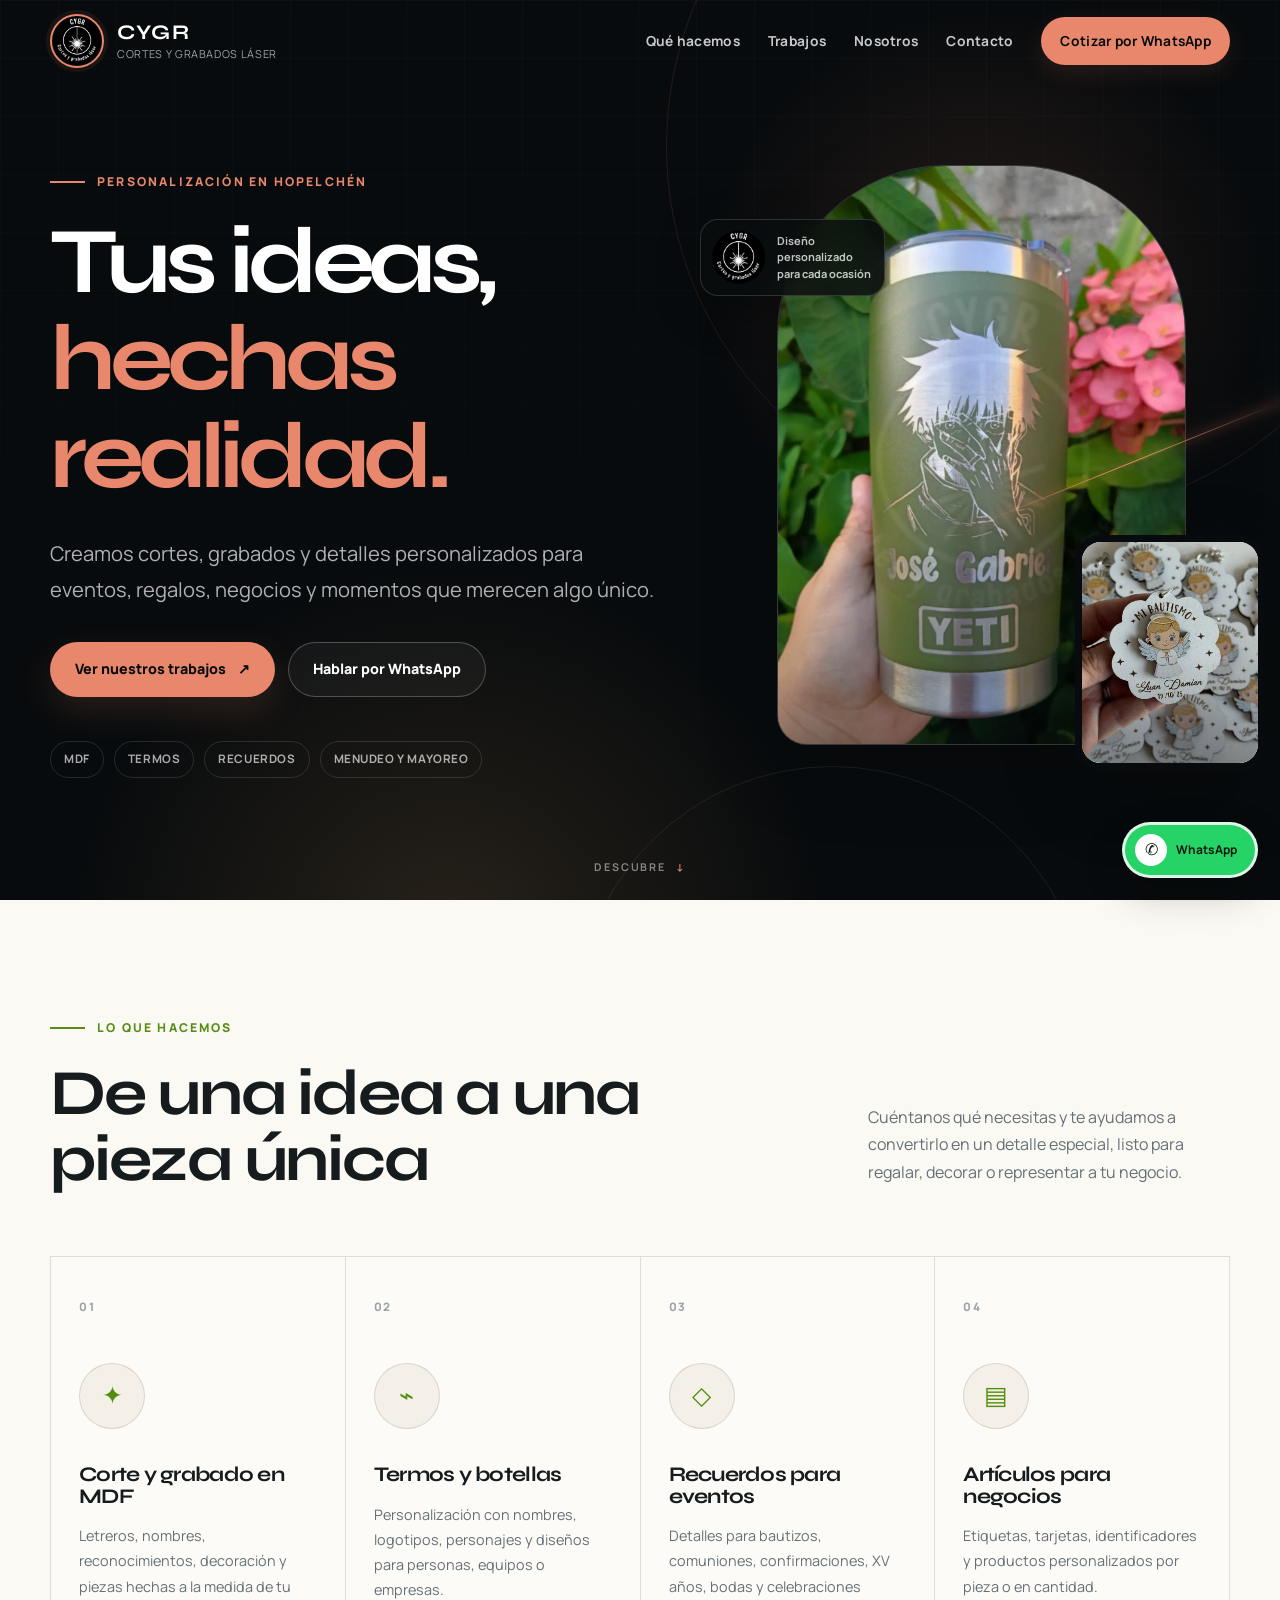
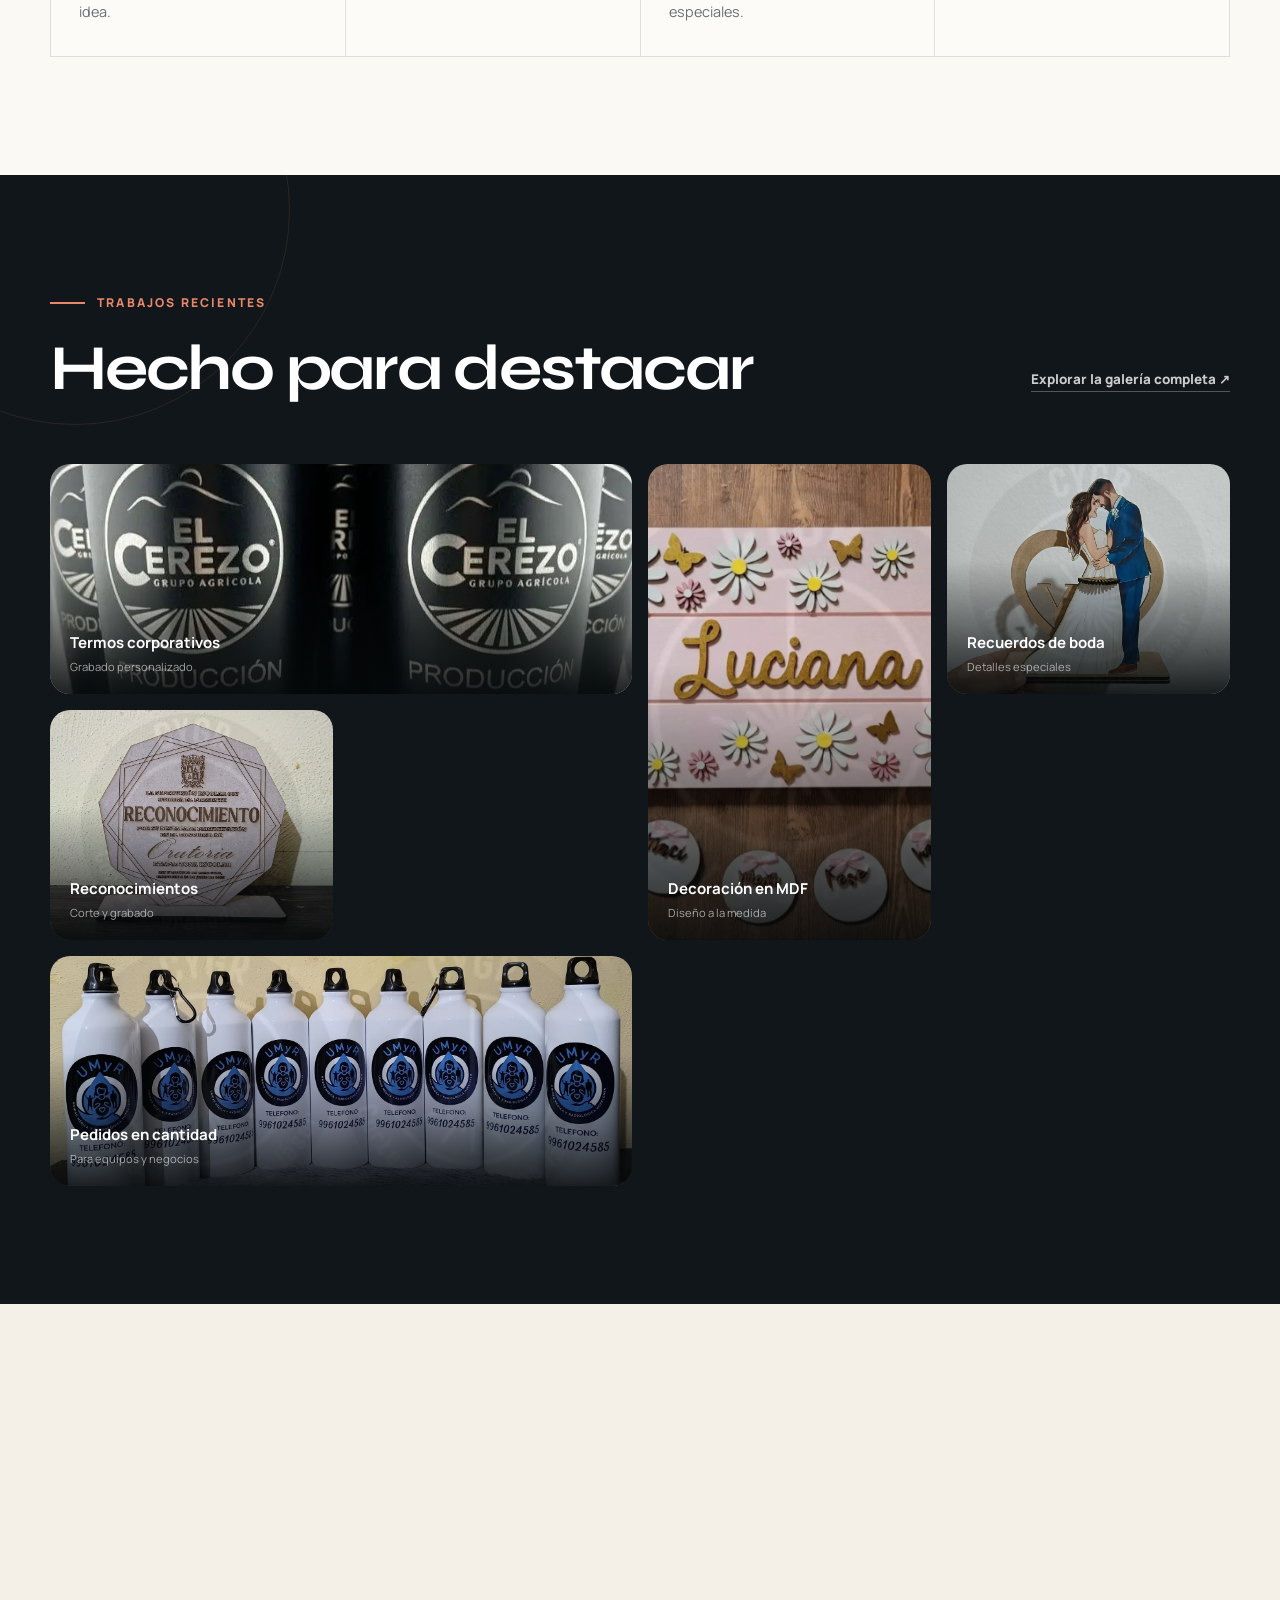
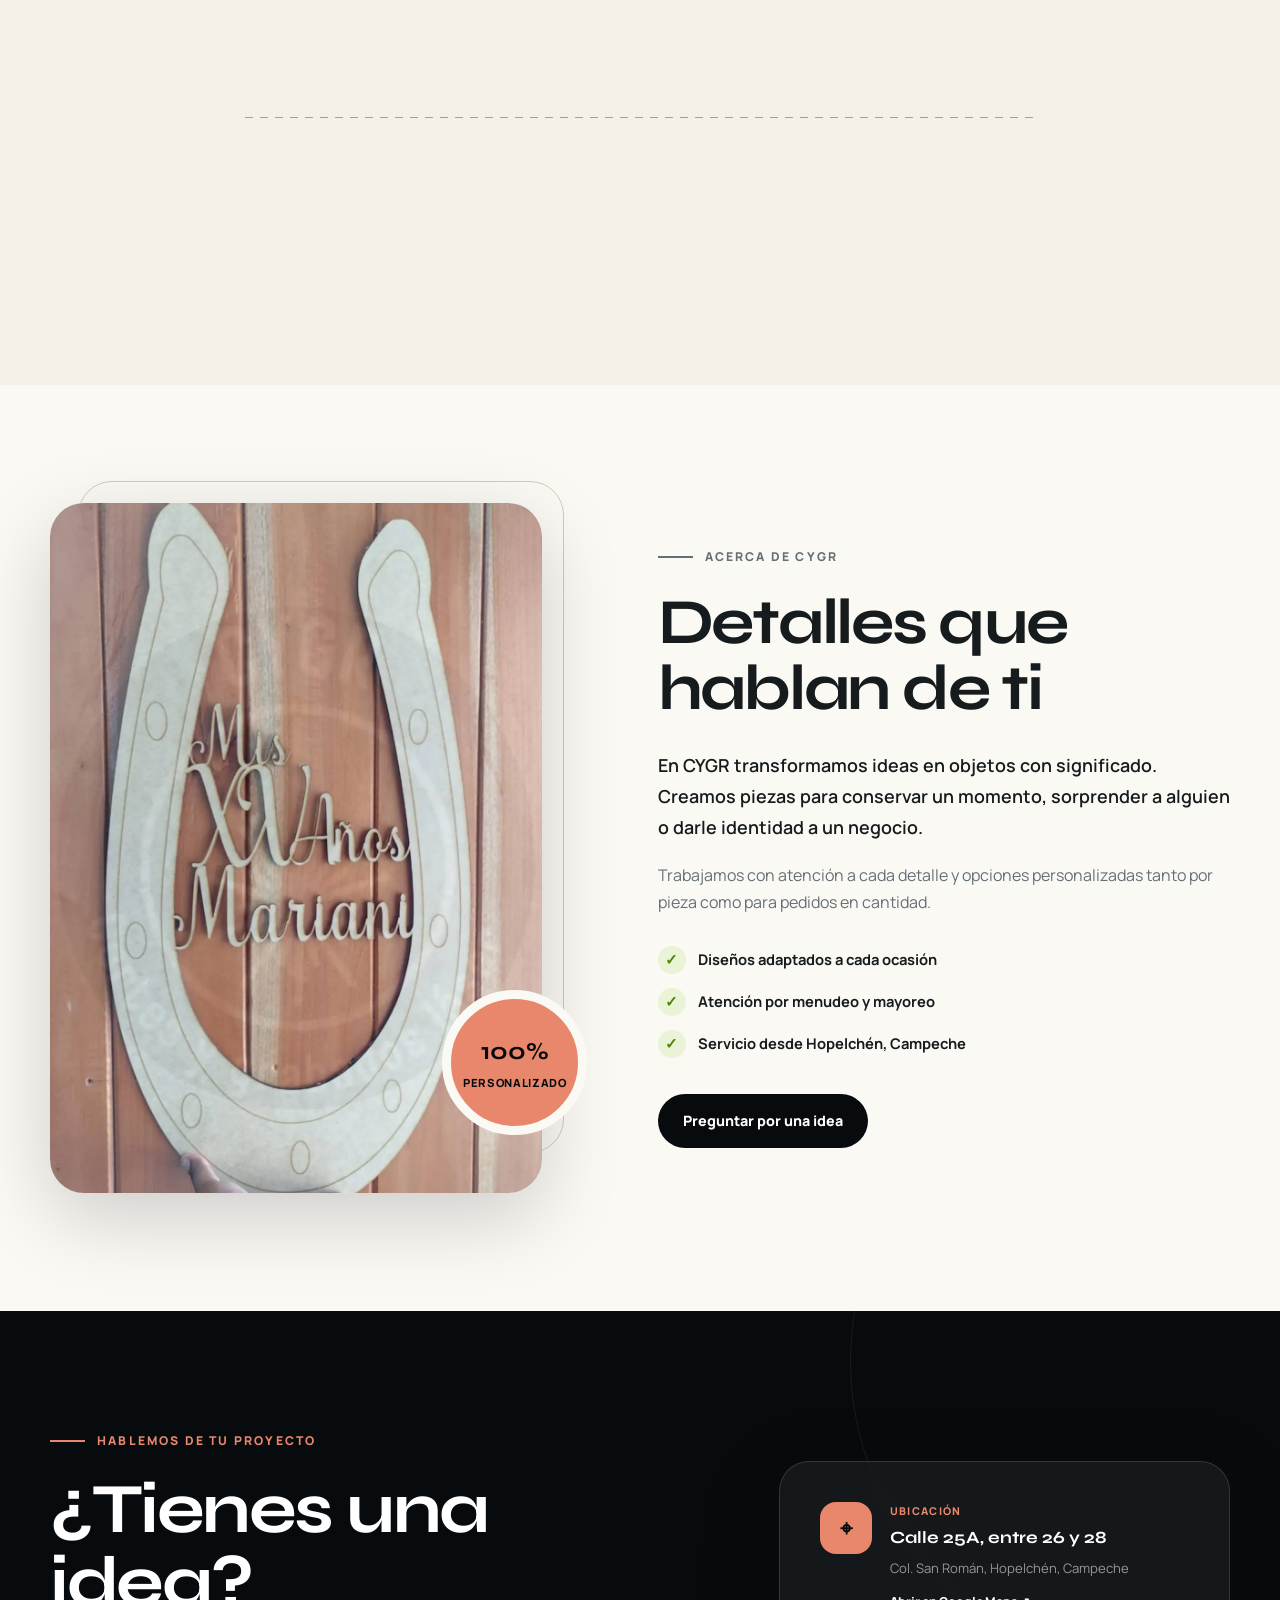
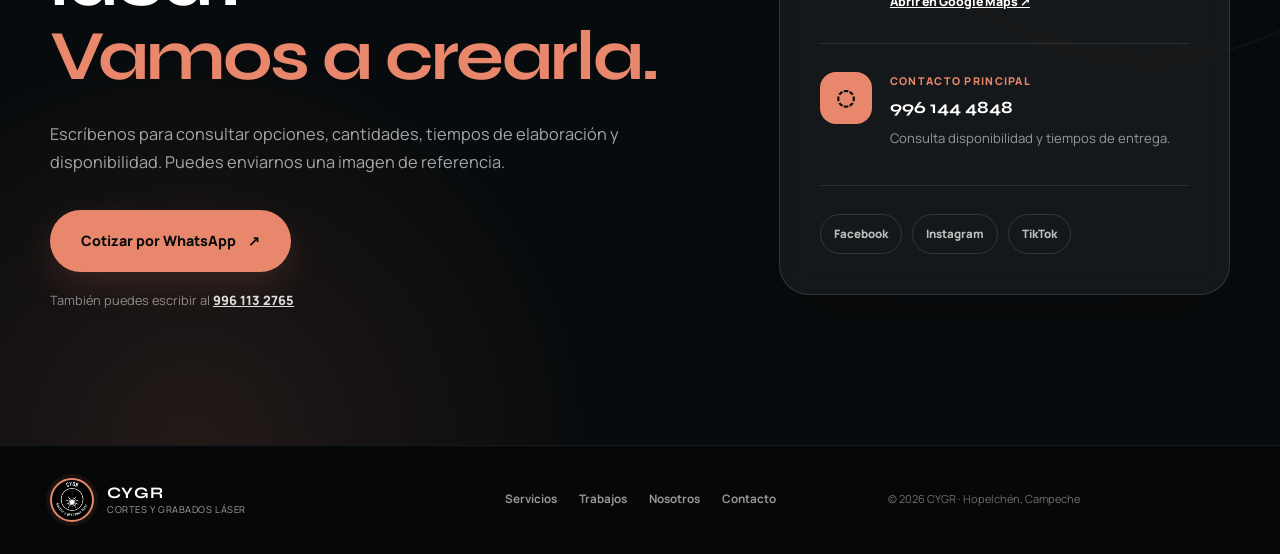
==== index.html @ 95bf3b52 "Add files via upload" ====
<!DOCTYPE html>
<html lang="es">
<head>
  <meta charset="UTF-8">
  <meta name="viewport" content="width=device-width, initial-scale=1.0">
  <meta name="theme-color" content="#e8876b">
  <meta name="description" content="CYGR realiza cortes y grabados láser, termos, recuerdos, letreros y artículos personalizados en Hopelchén, Campeche.">
  <meta name="keywords" content="grabado láser Hopelchén, corte láser MDF, termos personalizados Hopelchén, recuerdos personalizados, CYGR">
  <title>CYGR · Cortes y grabados láser en Hopelchén</title>

  <link rel="icon" href="favicon.png" type="image/png">
  <link rel="preconnect" href="https://fonts.googleapis.com">
  <link rel="preconnect" href="https://fonts.gstatic.com" crossorigin>
  <link href="https://fonts.googleapis.com/css2?family=Manrope:wght@400;500;600;700;800&family=Syne:wght@600;700;800&display=swap" rel="stylesheet">
  <link rel="stylesheet" href="assets/css/styles.css">

  <script type="application/ld+json">
  {
    "@context": "https://schema.org",
    "@type": "LocalBusiness",
    "name": "CYGR: Cortes y Grabado láser",
    "description": "Cortes y grabados láser, termos, recuerdos, letreros y artículos personalizados.",
    "telephone": "+52 996 144 4848",
    "address": {
      "@type": "PostalAddress",
      "streetAddress": "Calle 25A entre 26 y 28, colonia San Román",
      "addressLocality": "Hopelchén",
      "addressRegion": "Campeche",
      "addressCountry": "MX"
    },
    "areaServed": ["Hopelchén", "Campeche"],
    "sameAs": [
      "https://www.facebook.com/105020765953963/",
      "https://www.instagram.com/cygr_cortesygrabado/",
      "https://www.tiktok.com/@cygr.cortesygrabados"
    ]
  }
  </script>
</head>
<body class="page-home">
  <a class="skip-link" href="#contenido">Saltar al contenido</a>

  <header class="site-header" id="siteHeader">
    <div class="container nav-shell">
      <a class="brand" href="#inicio" aria-label="CYGR, volver al inicio">
        <img src="assets/img/logo-cygr.webp" alt="Logotipo de CYGR" width="58" height="58">
        <span class="brand-copy">
          <strong>CYGR</strong>
          <small>Cortes y grabados láser</small>
        </span>
      </a>

      <button class="nav-toggle" id="navToggle" type="button" aria-label="Abrir menú" aria-controls="navMenu" aria-expanded="false">
        <span></span><span></span><span></span>
      </button>

      <nav class="nav-menu" id="navMenu" aria-label="Navegación principal">
        <a href="#servicios">Qué hacemos</a>
        <a href="menu.html">Trabajos</a>
        <a href="#nosotros">Nosotros</a>
        <a href="#contacto">Contacto</a>
        <a class="nav-cta" href="https://wa.me/529961444848?text=Hola%20CYGR%2C%20vi%20su%20p%C3%A1gina%20web%20y%20quiero%20cotizar%20un%20trabajo%20personalizado." target="_blank" rel="noopener">Cotizar por WhatsApp</a>
      </nav>
    </div>
  </header>

  <main id="contenido">
    <section class="hero" id="inicio">
      <div class="hero-grid-lines" aria-hidden="true"></div>
      <div class="container hero-layout">
        <div class="hero-copy reveal">
          <p class="eyebrow"><span></span> Personalización en Hopelchén</p>
          <h1>Tus ideas,<br><em>hechas realidad.</em></h1>
          <p class="hero-lead">Creamos cortes, grabados y detalles personalizados para eventos, regalos, negocios y momentos que merecen algo único.</p>

          <div class="hero-actions">
            <a class="btn btn-primary" href="menu.html">Ver nuestros trabajos <span aria-hidden="true">↗</span></a>
            <a class="btn btn-ghost" href="https://wa.me/529961444848?text=Hola%20CYGR%2C%20vi%20su%20p%C3%A1gina%20web%20y%20quiero%20cotizar%20un%20trabajo%20personalizado." target="_blank" rel="noopener">Hablar por WhatsApp</a>
          </div>

          <ul class="hero-points" aria-label="Servicios destacados">
            <li>MDF</li>
            <li>Termos</li>
            <li>Recuerdos</li>
            <li>Menudeo y mayoreo</li>
          </ul>
        </div>

        <div class="hero-visual reveal" aria-label="Muestra de trabajos personalizados de CYGR">
          <div class="hero-image-main">
            <img src="assets/img/termo-grabado-personalizado.webp" alt="Termo verde personalizado mediante grabado" width="1080" height="1534">
          </div>
          <div class="hero-image-small">
            <img src="assets/img/recuerdo-bautizo.webp" alt="Recuerdo personalizado para bautizo" width="735" height="860">
          </div>
          <div class="hero-logo-stamp">
            <img src="assets/img/logo-cygr.webp" alt="" width="92" height="92">
            <span>Diseño personalizado<br>para cada ocasión</span>
          </div>
          <div class="laser-beam" aria-hidden="true"></div>
        </div>
      </div>
      <a class="scroll-cue" href="#servicios"><span>Descubre</span><b aria-hidden="true">↓</b></a>
    </section>

    <section class="section services" id="servicios">
      <div class="container">
        <div class="section-heading reveal">
          <div>
            <p class="eyebrow eyebrow-dark"><span></span> Lo que hacemos</p>
            <h2>De una idea a una pieza única</h2>
          </div>
          <p>Cuéntanos qué necesitas y te ayudamos a convertirlo en un detalle especial, listo para regalar, decorar o representar a tu negocio.</p>
        </div>

        <div class="service-grid">
          <article class="service-card reveal">
            <span class="service-number">01</span>
            <div class="service-icon" aria-hidden="true">✦</div>
            <h3>Corte y grabado en MDF</h3>
            <p>Letreros, nombres, reconocimientos, decoración y piezas hechas a la medida de tu idea.</p>
          </article>
          <article class="service-card reveal">
            <span class="service-number">02</span>
            <div class="service-icon" aria-hidden="true">⌁</div>
            <h3>Termos y botellas</h3>
            <p>Personalización con nombres, logotipos, personajes y diseños para personas, equipos o empresas.</p>
          </article>
          <article class="service-card reveal">
            <span class="service-number">03</span>
            <div class="service-icon" aria-hidden="true">◇</div>
            <h3>Recuerdos para eventos</h3>
            <p>Detalles para bautizos, comuniones, confirmaciones, XV años, bodas y celebraciones especiales.</p>
          </article>
          <article class="service-card reveal">
            <span class="service-number">04</span>
            <div class="service-icon" aria-hidden="true">▤</div>
            <h3>Artículos para negocios</h3>
            <p>Etiquetas, tarjetas, identificadores y productos personalizados por pieza o en cantidad.</p>
          </article>
        </div>
      </div>
    </section>

    <section class="section showcase" id="trabajos">
      <div class="container">
        <div class="showcase-top reveal">
          <div>
            <p class="eyebrow"><span></span> Trabajos recientes</p>
            <h2>Hecho para destacar</h2>
          </div>
          <a class="text-link" href="menu.html">Explorar la galería completa <span aria-hidden="true">↗</span></a>
        </div>

        <div class="showcase-grid">
          <button class="showcase-card showcase-card-wide reveal" type="button" data-lightbox data-title="Termos corporativos grabados">
            <img src="assets/img/termos-corporativos.webp" alt="Termos corporativos negros grabados con logotipo" loading="lazy">
            <span><b>Termos corporativos</b><small>Grabado personalizado</small></span>
          </button>
          <button class="showcase-card showcase-card-tall reveal" type="button" data-lightbox data-title="Letrero de nombre en MDF">
            <img src="assets/img/letrero-nombre-luciana.webp" alt="Letrero decorativo en MDF con el nombre Luciana" loading="lazy">
            <span><b>Decoración en MDF</b><small>Diseño a la medida</small></span>
          </button>
          <button class="showcase-card reveal" type="button" data-lightbox data-title="Recuerdo personalizado para boda">
            <img src="assets/img/recuerdo-boda.webp" alt="Recuerdo de boda personalizado en MDF" loading="lazy">
            <span><b>Recuerdos de boda</b><small>Detalles especiales</small></span>
          </button>
          <button class="showcase-card reveal" type="button" data-lightbox data-title="Reconocimiento grabado en MDF">
            <img src="assets/img/reconocimiento-mdf.webp" alt="Reconocimiento escolar grabado sobre MDF" loading="lazy">
            <span><b>Reconocimientos</b><small>Corte y grabado</small></span>
          </button>
          <button class="showcase-card showcase-card-wide reveal" type="button" data-lightbox data-title="Botellas personalizadas para equipo de trabajo">
            <img src="assets/img/botellas-personalizadas.webp" alt="Botellas blancas personalizadas para equipo de trabajo" loading="lazy">
            <span><b>Pedidos en cantidad</b><small>Para equipos y negocios</small></span>
          </button>
        </div>

        <div class="showcase-mobile-action">
          <a class="btn btn-light" href="menu.html">Ver todos los trabajos</a>
        </div>
      </div>
    </section>

    <section class="section process" id="proceso">
      <div class="container">
        <div class="center-heading reveal">
          <p class="eyebrow eyebrow-dark"><span></span> Así trabajamos</p>
          <h2>Tu idea, paso a paso</h2>
          <p>Cada trabajo es personalizado. Por eso primero escuchamos lo que imaginas y después preparamos una opción para ti.</p>
        </div>

        <div class="process-grid">
          <article class="process-step reveal">
            <span>01</span>
            <h3>Cuéntanos tu idea</h3>
            <p>Envíanos una referencia, nombre, logotipo o descripción por WhatsApp.</p>
          </article>
          <article class="process-step reveal">
            <span>02</span>
            <h3>Definimos los detalles</h3>
            <p>Revisamos diseño, material, medidas, cantidad y fecha que necesitas.</p>
          </article>
          <article class="process-step reveal">
            <span>03</span>
            <h3>Creamos tu pedido</h3>
            <p>Preparamos tus piezas personalizadas y acordamos la entrega.</p>
          </article>
        </div>
      </div>
    </section>

    <section class="section about" id="nosotros">
      <div class="container about-grid">
        <div class="about-media reveal">
          <img src="assets/img/letrero-xv-anos.webp" alt="Letrero de herradura personalizado para XV años" loading="lazy">
          <div class="about-badge"><strong>100%</strong><span>Personalizado</span></div>
        </div>
        <div class="about-copy reveal">
          <p class="eyebrow eyebrow-dark"><span></span> Acerca de CYGR</p>
          <h2>Detalles que hablan de ti</h2>
          <p class="about-lead">En CYGR transformamos ideas en objetos con significado. Creamos piezas para conservar un momento, sorprender a alguien o darle identidad a un negocio.</p>
          <p>Trabajamos con atención a cada detalle y opciones personalizadas tanto por pieza como para pedidos en cantidad.</p>
          <ul class="check-list">
            <li><span>✓</span> Diseños adaptados a cada ocasión</li>
            <li><span>✓</span> Atención por menudeo y mayoreo</li>
            <li><span>✓</span> Servicio desde Hopelchén, Campeche</li>
          </ul>
          <a class="btn btn-dark" href="https://wa.me/529961444848?text=Hola%20CYGR%2C%20quiero%20preguntar%20por%20un%20trabajo%20personalizado." target="_blank" rel="noopener">Preguntar por una idea</a>
        </div>
      </div>
    </section>

    <section class="contact-section" id="contacto">
      <div class="container contact-grid">
        <div class="contact-copy reveal">
          <p class="eyebrow"><span></span> Hablemos de tu proyecto</p>
          <h2>¿Tienes una idea?<br><em>Vamos a crearla.</em></h2>
          <p>Escríbenos para consultar opciones, cantidades, tiempos de elaboración y disponibilidad. Puedes enviarnos una imagen de referencia.</p>
          <a class="btn btn-primary btn-large" href="https://wa.me/529961444848?text=Hola%20CYGR%2C%20vi%20su%20p%C3%A1gina%20web%20y%20quiero%20cotizar%20un%20trabajo%20personalizado." target="_blank" rel="noopener">Cotizar por WhatsApp <span aria-hidden="true">↗</span></a>
          <p class="alternate-number">También puedes escribir al <a href="https://wa.me/529961132765?text=Hola%20CYGR%2C%20quiero%20solicitar%20informaci%C3%B3n." target="_blank" rel="noopener">996 113 2765</a></p>
        </div>

        <div class="contact-card reveal">
          <div class="contact-item">
            <span class="contact-icon" aria-hidden="true">⌖</span>
            <div>
              <small>Ubicación</small>
              <strong>Calle 25A, entre 26 y 28</strong>
              <p>Col. San Román, Hopelchén, Campeche</p>
              <a href="https://www.google.com/maps/search/?api=1&query=Calle+25A+entre+26+y+28%2C+San+Rom%C3%A1n%2C+Hopelch%C3%A9n%2C+Campeche" target="_blank" rel="noopener">Abrir en Google Maps ↗</a>
            </div>
          </div>
          <div class="contact-item">
            <span class="contact-icon" aria-hidden="true">◌</span>
            <div>
              <small>Contacto principal</small>
              <strong>996 144 4848</strong>
              <p>Consulta disponibilidad y tiempos de entrega.</p>
            </div>
          </div>
          <div class="social-row" aria-label="Redes sociales de CYGR">
            <a href="https://www.facebook.com/105020765953963/" target="_blank" rel="noopener">Facebook</a>
            <a href="https://www.instagram.com/cygr_cortesygrabado/" target="_blank" rel="noopener">Instagram</a>
            <a href="https://www.tiktok.com/@cygr.cortesygrabados" target="_blank" rel="noopener">TikTok</a>
          </div>
        </div>
      </div>
    </section>
  </main>

  <footer class="site-footer">
    <div class="container footer-grid">
      <a class="brand footer-brand" href="#inicio">
        <img src="assets/img/logo-cygr.webp" alt="" width="50" height="50">
        <span class="brand-copy"><strong>CYGR</strong><small>Cortes y grabados láser</small></span>
      </a>
      <div class="footer-links">
        <a href="#servicios">Servicios</a>
        <a href="menu.html">Trabajos</a>
        <a href="#nosotros">Nosotros</a>
        <a href="#contacto">Contacto</a>
      </div>
      <p>© <span data-current-year>2026</span> CYGR · Hopelchén, Campeche</p>
    </div>
  </footer>

  <a class="floating-whatsapp" href="https://wa.me/529961444848?text=Hola%20CYGR%2C%20vi%20su%20p%C3%A1gina%20web%20y%20quiero%20cotizar%20un%20trabajo%20personalizado." target="_blank" rel="noopener" aria-label="Contactar a CYGR por WhatsApp">
    <span aria-hidden="true">✆</span><b>WhatsApp</b>
  </a>

  <div class="lightbox" id="lightbox" role="dialog" aria-modal="true" aria-label="Vista ampliada del trabajo" aria-hidden="true">
    <button class="lightbox-close" type="button" aria-label="Cerrar imagen">×</button>
    <button class="lightbox-prev" type="button" aria-label="Imagen anterior">‹</button>
    <figure>
      <img src="" alt="" id="lightboxImage">
      <figcaption id="lightboxCaption"></figcaption>
    </figure>
    <button class="lightbox-next" type="button" aria-label="Imagen siguiente">›</button>
  </div>

  <script src="assets/js/main.js"></script>
</body>
</html>
---- assets/css/styles.css ----
:root {
  --ink: #080b0d;
  --ink-soft: #11161a;
  --panel: #171d21;
  --panel-2: #20272c;
  --accent: #e8876b;
  --accent-deep: #c75b3a;
  --cream: #f4f0e7;
  --cream-2: #eae4d8;
  --paper: #fbf9f4;
  --wood: #b88955;
  --text: #161b1e;
  --muted: #657076;
  --line: rgba(18, 23, 26, 0.13);
  --dark-line: rgba(255, 255, 255, 0.13);
  --shadow: 0 24px 80px rgba(0, 0, 0, 0.18);
  --radius-lg: 30px;
  --radius-md: 20px;
  --radius-sm: 14px;
  --container: 1180px;
}

*,
*::before,
*::after {
  box-sizing: border-box;
}

html {
  scroll-behavior: smooth;
  scroll-padding-top: 92px;
}

body {
  margin: 0;
  background: var(--paper);
  color: var(--text);
  font-family: "Manrope", "Segoe UI", sans-serif;
  font-size: 16px;
  line-height: 1.7;
  overflow-x: hidden;
}

body.no-scroll {
  overflow: hidden;
}

img {
  display: block;
  max-width: 100%;
}

a {
  color: inherit;
}

button,
input,
select,
textarea {
  font: inherit;
}

button {
  color: inherit;
}

h1,
h2,
h3,
p {
  margin-top: 0;
}

h1,
h2,
h3 {
  font-family: "Syne", "Arial Black", sans-serif;
  line-height: 1.04;
  letter-spacing: -0.035em;
}

h2 {
  margin-bottom: 0;
  font-size: clamp(2.35rem, 5vw, 4.6rem);
}

.container {
  width: min(calc(100% - 40px), var(--container));
  margin-inline: auto;
}

.section {
  padding: 118px 0;
}

.skip-link {
  position: fixed;
  top: 8px;
  left: 8px;
  z-index: 9999;
  padding: 12px 18px;
  border-radius: 10px;
  background: var(--accent);
  color: var(--ink);
  font-weight: 800;
  text-decoration: none;
  transform: translateY(-150%);
  transition: transform 0.2s ease;
}

.skip-link:focus {
  transform: translateY(0);
}

.site-header {
  position: fixed;
  inset: 0 0 auto;
  z-index: 1000;
  border-bottom: 1px solid transparent;
  color: #fff;
  transition: background 0.3s ease, border-color 0.3s ease, box-shadow 0.3s ease;
}

.site-header.scrolled,
.site-header.header-solid {
  border-color: rgba(255, 255, 255, 0.09);
  background: rgba(8, 11, 13, 0.94);
  box-shadow: 0 8px 30px rgba(0, 0, 0, 0.18);
  backdrop-filter: blur(16px);
}

.nav-shell {
  display: flex;
  min-height: 82px;
  align-items: center;
  justify-content: space-between;
  gap: 24px;
}

.brand {
  display: inline-flex;
  align-items: center;
  gap: 13px;
  color: #fff;
  text-decoration: none;
}

.brand img {
  width: 54px;
  height: 54px;
  border: 2px solid var(--accent);
  border-radius: 50%;
  object-fit: cover;
  box-shadow: 0 0 0 4px rgba(232, 135, 107, 0.08);
}

.brand-copy {
  display: grid;
  line-height: 1.1;
}

.brand-copy strong {
  font-family: "Syne", sans-serif;
  font-size: 1.3rem;
  letter-spacing: 0.08em;
}

.brand-copy small {
  margin-top: 4px;
  color: rgba(255, 255, 255, 0.62);
  font-size: 0.68rem;
  letter-spacing: 0.06em;
  text-transform: uppercase;
}

.nav-menu {
  display: flex;
  align-items: center;
  gap: 28px;
}

.nav-menu a {
  position: relative;
  color: rgba(255, 255, 255, 0.78);
  font-size: 0.86rem;
  font-weight: 700;
  letter-spacing: 0.02em;
  text-decoration: none;
  transition: color 0.2s ease;
}

.nav-menu a:not(.nav-cta)::after {
  position: absolute;
  right: 0;
  bottom: -8px;
  left: 0;
  height: 2px;
  background: var(--accent);
  content: "";
  transform: scaleX(0);
  transform-origin: right;
  transition: transform 0.25s ease;
}

.nav-menu a:hover,
.nav-menu a:focus-visible,
.nav-menu a[aria-current="page"] {
  color: #fff;
}

.nav-menu a:hover::after,
.nav-menu a:focus-visible::after,
.nav-menu a[aria-current="page"]::after {
  transform: scaleX(1);
  transform-origin: left;
}

.nav-menu .nav-cta {
  padding: 12px 19px;
  border-radius: 999px;
  background: var(--accent);
  color: var(--ink);
  box-shadow: 0 8px 25px rgba(232, 135, 107, 0.12);
  transition: transform 0.2s ease, background 0.2s ease;
}

.nav-menu .nav-cta:hover,
.nav-menu .nav-cta:focus-visible {
  background: #d1ff74;
  color: var(--ink);
  transform: translateY(-2px);
}

.nav-toggle {
  display: none;
  width: 46px;
  height: 46px;
  padding: 11px;
  border: 1px solid var(--dark-line);
  border-radius: 13px;
  background: rgba(255, 255, 255, 0.05);
  cursor: pointer;
}

.nav-toggle span {
  display: block;
  width: 100%;
  height: 2px;
  margin: 5px 0;
  border-radius: 2px;
  background: #fff;
  transition: transform 0.25s ease, opacity 0.25s ease;
}

.nav-toggle.active span:nth-child(1) {
  transform: translateY(7px) rotate(45deg);
}

.nav-toggle.active span:nth-child(2) {
  opacity: 0;
}

.nav-toggle.active span:nth-child(3) {
  transform: translateY(-7px) rotate(-45deg);
}

.hero {
  position: relative;
  display: grid;
  min-height: 100svh;
  align-items: center;
  overflow: hidden;
  padding: 136px 0 86px;
  background:
    radial-gradient(circle at 77% 32%, rgba(232, 135, 107, 0.15), transparent 24%),
    radial-gradient(circle at 35% 105%, rgba(184, 137, 85, 0.18), transparent 30%),
    var(--ink);
  color: #fff;
}

.hero::before {
  position: absolute;
  top: -25%;
  right: -10%;
  width: 58vw;
  height: 58vw;
  border: 1px solid rgba(232, 135, 107, 0.12);
  border-radius: 50%;
  content: "";
}

.hero::after {
  position: absolute;
  right: 15%;
  bottom: -42%;
  width: 40vw;
  height: 40vw;
  border: 1px solid rgba(255, 255, 255, 0.08);
  border-radius: 50%;
  content: "";
}

.hero-grid-lines,
.gallery-hero-pattern {
  position: absolute;
  inset: 0;
  background-image:
    linear-gradient(rgba(255, 255, 255, 0.028) 1px, transparent 1px),
    linear-gradient(90deg, rgba(255, 255, 255, 0.028) 1px, transparent 1px);
  background-size: 58px 58px;
  mask-image: linear-gradient(to bottom, rgba(0, 0, 0, 0.8), transparent 92%);
  pointer-events: none;
}

.hero-layout {
  position: relative;
  z-index: 2;
  display: grid;
  grid-template-columns: minmax(0, 1.05fr) minmax(390px, 0.82fr);
  align-items: center;
  gap: clamp(45px, 7vw, 100px);
}

.eyebrow {
  display: flex;
  align-items: center;
  gap: 12px;
  margin-bottom: 22px;
  color: var(--accent);
  font-size: 0.76rem;
  font-weight: 800;
  letter-spacing: 0.18em;
  text-transform: uppercase;
}

.eyebrow span {
  width: 35px;
  height: 2px;
  background: currentColor;
}

.eyebrow-dark {
  color: #578d13;
}

.hero h1 {
  max-width: 780px;
  margin-bottom: 30px;
  font-size: clamp(3.6rem, 7.3vw, 7.6rem);
  letter-spacing: -0.065em;
}

.hero h1 em,
.gallery-hero h1 em,
.contact-copy h2 em {
  color: var(--accent);
  font-style: normal;
}

.hero-lead {
  max-width: 640px;
  margin-bottom: 34px;
  color: rgba(255, 255, 255, 0.68);
  font-size: clamp(1.05rem, 1.7vw, 1.26rem);
  line-height: 1.8;
}

.hero-actions {
  display: flex;
  flex-wrap: wrap;
  gap: 13px;
  margin-bottom: 44px;
}

.btn {
  display: inline-flex;
  min-height: 54px;
  align-items: center;
  justify-content: center;
  gap: 12px;
  padding: 14px 24px;
  border: 1px solid transparent;
  border-radius: 999px;
  font-size: 0.89rem;
  font-weight: 800;
  text-decoration: none;
  transition: transform 0.22s ease, box-shadow 0.22s ease, background 0.22s ease, color 0.22s ease;
}

.btn:hover,
.btn:focus-visible {
  transform: translateY(-3px);
}

.btn-primary {
  background: var(--accent);
  color: var(--ink);
  box-shadow: 0 14px 35px rgba(232, 135, 107, 0.15);
}

.btn-primary:hover,
.btn-primary:focus-visible {
  background: #d2ff77;
  box-shadow: 0 18px 45px rgba(232, 135, 107, 0.22);
}

.btn-ghost {
  border-color: rgba(255, 255, 255, 0.24);
  background: rgba(255, 255, 255, 0.04);
  color: #fff;
}

.btn-ghost:hover,
.btn-ghost:focus-visible {
  border-color: rgba(255, 255, 255, 0.48);
  background: rgba(255, 255, 255, 0.09);
}

.btn-dark {
  background: var(--ink);
  color: #fff;
}

.btn-dark:hover,
.btn-dark:focus-visible {
  background: var(--panel-2);
  box-shadow: 0 15px 35px rgba(0, 0, 0, 0.17);
}

.btn-light {
  background: #fff;
  color: var(--ink);
}

.btn-large {
  min-height: 62px;
  padding-inline: 30px;
}

.hero-points {
  display: flex;
  flex-wrap: wrap;
  gap: 10px;
  margin: 0;
  padding: 0;
  list-style: none;
}

.hero-points li {
  padding: 8px 13px;
  border: 1px solid rgba(255, 255, 255, 0.12);
  border-radius: 999px;
  color: rgba(255, 255, 255, 0.66);
  font-size: 0.73rem;
  font-weight: 700;
  letter-spacing: 0.05em;
  text-transform: uppercase;
}

.hero-visual {
  position: relative;
  min-height: 620px;
}

.hero-image-main {
  position: absolute;
  inset: 0 44px 40px 25px;
  overflow: hidden;
  border: 1px solid rgba(255, 255, 255, 0.13);
  border-radius: 170px 170px 30px 30px;
  background: var(--panel);
  box-shadow: var(--shadow);
}

.hero-image-main::after,
.hero-image-small::after {
  position: absolute;
  inset: 0;
  background: linear-gradient(to top, rgba(8, 11, 13, 0.38), transparent 50%);
  content: "";
  pointer-events: none;
}

.hero-image-main img,
.hero-image-small img {
  width: 100%;
  height: 100%;
  object-fit: cover;
}

.hero-image-main img {
  object-position: 50% 46%;
}

.hero-image-small {
  position: absolute;
  right: -35px;
  bottom: 15px;
  z-index: 3;
  width: 190px;
  height: 235px;
  overflow: hidden;
  border: 7px solid var(--ink);
  border-radius: 26px;
  background: #fff;
  box-shadow: var(--shadow);
}

.hero-logo-stamp {
  position: absolute;
  top: 54px;
  left: -52px;
  z-index: 3;
  display: flex;
  width: 185px;
  align-items: center;
  gap: 11px;
  padding: 10px 13px 10px 10px;
  border: 1px solid rgba(255, 255, 255, 0.15);
  border-radius: 18px;
  background: rgba(10, 13, 15, 0.86);
  box-shadow: 0 16px 45px rgba(0, 0, 0, 0.28);
  backdrop-filter: blur(12px);
}

.hero-logo-stamp img {
  width: 55px;
  height: 55px;
  flex: none;
  border-radius: 50%;
  object-fit: cover;
}

.hero-logo-stamp span {
  color: rgba(255, 255, 255, 0.75);
  font-size: 0.69rem;
  font-weight: 700;
  line-height: 1.45;
}

.laser-beam {
  position: absolute;
  top: 48%;
  right: -15%;
  z-index: 4;
  width: 72%;
  height: 1px;
  background: linear-gradient(90deg, transparent, var(--accent), transparent);
  box-shadow: 0 0 11px var(--accent), 0 0 26px rgba(232, 135, 107, 0.7);
  transform: rotate(-22deg);
  animation: laserPulse 3.2s ease-in-out infinite;
}

@keyframes laserPulse {
  0%, 100% { opacity: 0.28; transform: rotate(-22deg) scaleX(0.82); }
  50% { opacity: 0.9; transform: rotate(-22deg) scaleX(1.08); }
}

.scroll-cue {
  position: absolute;
  bottom: 24px;
  left: 50%;
  z-index: 4;
  display: flex;
  align-items: center;
  gap: 10px;
  color: rgba(255, 255, 255, 0.48);
  font-size: 0.67rem;
  font-weight: 700;
  letter-spacing: 0.18em;
  text-decoration: none;
  text-transform: uppercase;
  transform: translateX(-50%);
}

.scroll-cue b {
  color: var(--accent);
  animation: cueBounce 1.7s ease-in-out infinite;
}

@keyframes cueBounce {
  0%, 100% { transform: translateY(-2px); }
  50% { transform: translateY(5px); }
}

.services {
  background: var(--paper);
}

.section-heading,
.showcase-top,
.gallery-heading {
  display: grid;
  grid-template-columns: minmax(0, 1.15fr) minmax(280px, 0.55fr);
  align-items: end;
  gap: 60px;
  margin-bottom: 62px;
}

.section-heading h2,
.gallery-heading h2 {
  max-width: 760px;
}

.section-heading > p,
.gallery-heading > p {
  margin-bottom: 8px;
  color: var(--muted);
  font-size: 1rem;
}

.service-grid {
  display: grid;
  grid-template-columns: repeat(4, 1fr);
  border-top: 1px solid var(--line);
  border-left: 1px solid var(--line);
}

.service-card {
  position: relative;
  min-height: 355px;
  padding: 35px 28px 32px;
  border-right: 1px solid var(--line);
  border-bottom: 1px solid var(--line);
  background: rgba(255, 255, 255, 0.32);
  transition: background 0.28s ease, transform 0.28s ease, box-shadow 0.28s ease;
}

.service-card:hover {
  z-index: 2;
  background: #fff;
  box-shadow: 0 22px 55px rgba(24, 31, 34, 0.1);
  transform: translateY(-8px);
}

.service-number {
  color: #9ba3a7;
  font-size: 0.72rem;
  font-weight: 800;
  letter-spacing: 0.14em;
}

.service-icon {
  display: grid;
  width: 66px;
  height: 66px;
  place-items: center;
  margin: 44px 0 35px;
  border: 1px solid var(--line);
  border-radius: 50%;
  background: var(--cream);
  color: #518e0d;
  font-family: "Syne", sans-serif;
  font-size: 1.55rem;
  transition: background 0.25s ease, color 0.25s ease, transform 0.25s ease;
}

.service-card:hover .service-icon {
  background: var(--accent);
  color: var(--ink);
  transform: rotate(8deg);
}

.service-card h3 {
  margin-bottom: 16px;
  font-size: 1.3rem;
}

.service-card p {
  margin-bottom: 0;
  color: var(--muted);
  font-size: 0.9rem;
  line-height: 1.75;
}

.showcase {
  position: relative;
  overflow: hidden;
  background: var(--ink-soft);
  color: #fff;
}

.showcase::before {
  position: absolute;
  top: -180px;
  left: -140px;
  width: 430px;
  height: 430px;
  border: 1px solid rgba(232, 135, 107, 0.12);
  border-radius: 50%;
  content: "";
}

.showcase-top {
  position: relative;
  z-index: 2;
}

.showcase-top h2 {
  color: #fff;
}

.text-link {
  justify-self: end;
  margin-bottom: 10px;
  border-bottom: 1px solid rgba(255, 255, 255, 0.28);
  color: rgba(255, 255, 255, 0.78);
  font-size: 0.84rem;
  font-weight: 800;
  text-decoration: none;
  transition: color 0.2s ease, border-color 0.2s ease;
}

.text-link:hover,
.text-link:focus-visible {
  border-color: var(--accent);
  color: var(--accent);
}

.showcase-grid {
  position: relative;
  z-index: 2;
  display: grid;
  grid-auto-rows: 230px;
  grid-template-columns: repeat(4, 1fr);
  gap: 16px;
}

.showcase-card {
  position: relative;
  overflow: hidden;
  padding: 0;
  border: 0;
  border-radius: var(--radius-md);
  background: var(--panel-2);
  cursor: zoom-in;
}

.showcase-card-wide {
  grid-column: span 2;
}

.showcase-card-tall {
  grid-row: span 2;
}

.showcase-card img {
  width: 100%;
  height: 100%;
  object-fit: cover;
  transition: transform 0.65s cubic-bezier(0.2, 0.7, 0, 1), filter 0.4s ease;
}

.showcase-card::after {
  position: absolute;
  inset: 0;
  background: linear-gradient(to top, rgba(5, 8, 9, 0.88), transparent 58%);
  content: "";
}

.showcase-card span {
  position: absolute;
  right: 20px;
  bottom: 18px;
  left: 20px;
  z-index: 2;
  display: grid;
  gap: 2px;
  color: #fff;
  text-align: left;
}

.showcase-card b {
  font-size: 0.94rem;
}

.showcase-card small {
  color: rgba(255, 255, 255, 0.6);
  font-size: 0.7rem;
}

.showcase-card:hover img,
.showcase-card:focus-visible img {
  filter: saturate(1.06) contrast(1.03);
  transform: scale(1.055);
}

.showcase-mobile-action {
  display: none;
  margin-top: 28px;
  text-align: center;
}

.process {
  background: var(--cream);
}

.center-heading {
  max-width: 790px;
  margin: 0 auto 70px;
  text-align: center;
}

.center-heading .eyebrow {
  justify-content: center;
}

.center-heading > p:last-child {
  max-width: 650px;
  margin: 25px auto 0;
  color: var(--muted);
}

.process-grid {
  position: relative;
  display: grid;
  grid-template-columns: repeat(3, 1fr);
  gap: 34px;
}

.process-grid::before {
  position: absolute;
  top: 36px;
  right: 16.5%;
  left: 16.5%;
  height: 1px;
  background: repeating-linear-gradient(90deg, #99a19d 0 8px, transparent 8px 15px);
  content: "";
}

.process-step {
  position: relative;
  z-index: 2;
  text-align: center;
}

.process-step > span {
  display: grid;
  width: 72px;
  height: 72px;
  place-items: center;
  margin: 0 auto 30px;
  border: 8px solid var(--cream);
  border-radius: 50%;
  background: var(--ink);
  color: var(--accent);
  font-family: "Syne", sans-serif;
  font-weight: 800;
  box-shadow: 0 0 0 1px rgba(8, 11, 13, 0.12);
}

.process-step h3 {
  margin-bottom: 14px;
  font-size: 1.25rem;
}

.process-step p {
  max-width: 310px;
  margin: 0 auto;
  color: var(--muted);
  font-size: 0.9rem;
}

.about {
  background: var(--paper);
}

.about-grid {
  display: grid;
  grid-template-columns: minmax(330px, 0.86fr) minmax(0, 1fr);
  align-items: center;
  gap: clamp(60px, 9vw, 125px);
}

.about-media {
  position: relative;
}

.about-media::before {
  position: absolute;
  top: -22px;
  right: -22px;
  bottom: 40px;
  left: 28px;
  border: 1px solid rgba(83, 113, 49, 0.3);
  border-radius: 34px;
  content: "";
}

.about-media img {
  position: relative;
  z-index: 2;
  width: 100%;
  max-height: 690px;
  border-radius: 34px;
  object-fit: cover;
  box-shadow: var(--shadow);
}

.about-badge {
  position: absolute;
  right: -45px;
  bottom: 58px;
  z-index: 3;
  display: grid;
  width: 145px;
  height: 145px;
  place-content: center;
  border: 9px solid var(--paper);
  border-radius: 50%;
  background: var(--accent);
  color: var(--ink);
  text-align: center;
}

.about-badge strong {
  font-family: "Syne", sans-serif;
  font-size: 1.5rem;
}

.about-badge span {
  font-size: 0.7rem;
  font-weight: 800;
  letter-spacing: 0.06em;
  text-transform: uppercase;
}

.about-copy h2 {
  margin-bottom: 27px;
}

.about-copy p {
  color: var(--muted);
}

.about-copy .about-lead {
  color: var(--text);
  font-size: 1.12rem;
  font-weight: 600;
  line-height: 1.75;
}

.check-list {
  display: grid;
  gap: 14px;
  margin: 30px 0 36px;
  padding: 0;
  list-style: none;
}

.check-list li {
  display: flex;
  align-items: center;
  gap: 12px;
  font-size: 0.92rem;
  font-weight: 700;
}

.check-list span {
  display: grid;
  width: 28px;
  height: 28px;
  place-items: center;
  border-radius: 50%;
  background: rgba(134, 216, 30, 0.14);
  color: #4d850b;
}

.contact-section {
  position: relative;
  overflow: hidden;
  padding: 120px 0;
  background:
    radial-gradient(circle at 15% 100%, rgba(232, 135, 107, 0.12), transparent 30%),
    var(--ink);
  color: #fff;
}

.contact-section::after {
  position: absolute;
  top: -250px;
  right: -170px;
  width: 600px;
  height: 600px;
  border: 1px solid rgba(232, 135, 107, 0.1);
  border-radius: 50%;
  content: "";
}

.contact-grid {
  position: relative;
  z-index: 2;
  display: grid;
  grid-template-columns: minmax(0, 1fr) minmax(380px, 0.72fr);
  align-items: center;
  gap: clamp(55px, 8vw, 110px);
}

.contact-copy h2 {
  margin-bottom: 28px;
  color: #fff;
  font-size: clamp(2.8rem, 5.5vw, 5.7rem);
}

.contact-copy > p:not(.eyebrow, .alternate-number) {
  max-width: 620px;
  margin-bottom: 34px;
  color: rgba(255, 255, 255, 0.63);
  font-size: 1.02rem;
}

.alternate-number {
  margin-top: 18px;
  color: rgba(255, 255, 255, 0.5);
  font-size: 0.8rem;
}

.alternate-number a {
  color: rgba(255, 255, 255, 0.85);
  font-weight: 800;
}

.contact-card {
  padding: 40px;
  border: 1px solid rgba(255, 255, 255, 0.13);
  border-radius: var(--radius-lg);
  background: rgba(255, 255, 255, 0.055);
  box-shadow: var(--shadow);
  backdrop-filter: blur(12px);
}

.contact-item {
  display: grid;
  grid-template-columns: 52px 1fr;
  gap: 18px;
  padding: 0 0 28px;
  border-bottom: 1px solid rgba(255, 255, 255, 0.11);
}

.contact-item + .contact-item {
  padding-top: 28px;
}

.contact-icon {
  display: grid;
  width: 52px;
  height: 52px;
  place-items: center;
  border-radius: 16px;
  background: var(--accent);
  color: var(--ink);
  font-size: 1.4rem;
  font-weight: 800;
}

.contact-item small {
  display: block;
  margin-bottom: 3px;
  color: var(--accent);
  font-size: 0.67rem;
  font-weight: 800;
  letter-spacing: 0.12em;
  text-transform: uppercase;
}

.contact-item strong {
  display: block;
  font-family: "Syne", sans-serif;
  font-size: 1.07rem;
}

.contact-item p {
  margin: 5px 0 8px;
  color: rgba(255, 255, 255, 0.55);
  font-size: 0.82rem;
}

.contact-item a {
  color: #fff;
  font-size: 0.77rem;
  font-weight: 800;
}

.social-row {
  display: flex;
  flex-wrap: wrap;
  gap: 10px;
  padding-top: 28px;
}

.social-row a {
  padding: 9px 13px;
  border: 1px solid rgba(255, 255, 255, 0.13);
  border-radius: 999px;
  color: rgba(255, 255, 255, 0.72);
  font-size: 0.72rem;
  font-weight: 800;
  text-decoration: none;
  transition: border-color 0.2s ease, color 0.2s ease;
}

.social-row a:hover,
.social-row a:focus-visible {
  border-color: var(--accent);
  color: var(--accent);
}

.site-footer {
  padding: 32px 0;
  border-top: 1px solid rgba(255, 255, 255, 0.08);
  background: #050708;
  color: #fff;
}

.footer-grid {
  display: grid;
  grid-template-columns: 1fr auto 1fr;
  align-items: center;
  gap: 35px;
}

.footer-brand img {
  width: 44px;
  height: 44px;
}

.footer-brand .brand-copy strong {
  font-size: 1rem;
}

.footer-brand .brand-copy small {
  font-size: 0.59rem;
}

.footer-links {
  display: flex;
  gap: 22px;
}

.footer-links a {
  color: rgba(255, 255, 255, 0.58);
  font-size: 0.73rem;
  font-weight: 700;
  text-decoration: none;
}

.footer-links a:hover,
.footer-links a:focus-visible {
  color: var(--accent);
}

.footer-grid > p {
  justify-self: end;
  margin: 0;
  padding-right: 150px;
  color: rgba(255, 255, 255, 0.42);
  font-size: 0.69rem;
}

.floating-whatsapp {
  position: fixed;
  right: 22px;
  bottom: 22px;
  z-index: 900;
  display: inline-flex;
  min-height: 54px;
  align-items: center;
  gap: 9px;
  padding: 9px 18px 9px 10px;
  border: 3px solid rgba(255, 255, 255, 0.85);
  border-radius: 999px;
  background: #25d366;
  color: #07170c;
  box-shadow: 0 14px 38px rgba(0, 0, 0, 0.24);
  font-size: 0.75rem;
  text-decoration: none;
  transition: transform 0.2s ease;
}

.floating-whatsapp:hover,
.floating-whatsapp:focus-visible {
  transform: translateY(-4px);
}

.floating-whatsapp span {
  display: grid;
  width: 32px;
  height: 32px;
  place-items: center;
  border-radius: 50%;
  background: #fff;
  font-size: 1rem;
}

.lightbox {
  position: fixed;
  inset: 0;
  z-index: 3000;
  display: grid;
  visibility: hidden;
  place-items: center;
  padding: 45px 80px;
  background: rgba(3, 5, 6, 0.94);
  opacity: 0;
  transition: opacity 0.25s ease, visibility 0.25s ease;
  backdrop-filter: blur(10px);
}

.lightbox.open {
  visibility: visible;
  opacity: 1;
}

.lightbox figure {
  display: grid;
  width: min(100%, 1050px);
  max-height: calc(100vh - 80px);
  justify-items: center;
  margin: 0;
}

.lightbox figure img {
  max-width: 100%;
  max-height: calc(100vh - 140px);
  border-radius: 16px;
  object-fit: contain;
  box-shadow: 0 25px 90px rgba(0, 0, 0, 0.5);
}

.lightbox figcaption {
  margin-top: 16px;
  color: rgba(255, 255, 255, 0.74);
  font-size: 0.84rem;
  font-weight: 700;
  text-align: center;
}

.lightbox-close,
.lightbox-prev,
.lightbox-next {
  position: absolute;
  display: grid;
  width: 48px;
  height: 48px;
  place-items: center;
  border: 1px solid rgba(255, 255, 255, 0.17);
  border-radius: 50%;
  background: rgba(255, 255, 255, 0.07);
  color: #fff;
  cursor: pointer;
  font-size: 2rem;
  transition: background 0.2s ease, color 0.2s ease;
}

.lightbox-close:hover,
.lightbox-prev:hover,
.lightbox-next:hover,
.lightbox-close:focus-visible,
.lightbox-prev:focus-visible,
.lightbox-next:focus-visible {
  background: var(--accent);
  color: var(--ink);
}

.lightbox-close {
  top: 22px;
  right: 22px;
}

.lightbox-prev {
  top: 50%;
  left: 22px;
  transform: translateY(-50%);
}

.lightbox-next {
  top: 50%;
  right: 22px;
  transform: translateY(-50%);
}

.reveal {
  opacity: 0;
  transform: translateY(24px);
  transition: opacity 0.7s ease, transform 0.7s cubic-bezier(0.2, 0.7, 0, 1);
}

.reveal.visible {
  opacity: 1;
  transform: translateY(0);
}

/* Página de trabajos */
.page-gallery {
  background: var(--paper);
}

.gallery-hero {
  position: relative;
  overflow: hidden;
  padding: 168px 0 95px;
  background:
    radial-gradient(circle at 80% 48%, rgba(232, 135, 107, 0.13), transparent 26%),
    var(--ink);
  color: #fff;
}

.gallery-hero::after {
  position: absolute;
  top: -180px;
  right: -120px;
  width: 520px;
  height: 520px;
  border: 1px solid rgba(232, 135, 107, 0.12);
  border-radius: 50%;
  content: "";
}

.gallery-hero-grid {
  position: relative;
  z-index: 2;
  display: grid;
  grid-template-columns: minmax(0, 1.03fr) minmax(390px, 0.72fr);
  align-items: center;
  gap: clamp(55px, 8vw, 110px);
}

.back-link {
  display: inline-flex;
  align-items: center;
  gap: 9px;
  margin-bottom: 42px;
  color: rgba(255, 255, 255, 0.58);
  font-size: 0.76rem;
  font-weight: 800;
  text-decoration: none;
}

.back-link:hover,
.back-link:focus-visible {
  color: var(--accent);
}

.gallery-hero h1 {
  max-width: 780px;
  margin-bottom: 28px;
  font-size: clamp(3rem, 6.2vw, 6.2rem);
  letter-spacing: -0.06em;
}

.gallery-hero-copy > p:last-child {
  max-width: 670px;
  margin-bottom: 0;
  color: rgba(255, 255, 255, 0.65);
  font-size: 1.04rem;
}

.gallery-hero-collage {
  position: relative;
  min-height: 520px;
}

.gallery-hero-collage img {
  position: absolute;
  border: 7px solid var(--ink-soft);
  object-fit: cover;
  box-shadow: var(--shadow);
}

.collage-one {
  top: 0;
  right: 55px;
  width: 66%;
  height: 390px;
  border-radius: 140px 140px 24px 24px;
}

.collage-two {
  right: 0;
  bottom: 0;
  width: 63%;
  height: 245px;
  border-radius: 24px;
}

.collage-label {
  position: absolute;
  bottom: 78px;
  left: -18px;
  z-index: 3;
  display: grid;
  padding: 18px 22px;
  border-radius: 18px;
  background: var(--accent);
  color: var(--ink);
  box-shadow: 0 18px 45px rgba(0, 0, 0, 0.26);
}

.collage-label strong {
  font-family: "Syne", sans-serif;
  font-size: 1.05rem;
}

.collage-label span {
  margin-top: 3px;
  font-size: 0.68rem;
  font-weight: 700;
}

.gallery-section {
  background: var(--paper);
}

.gallery-filters {
  display: flex;
  flex-wrap: wrap;
  gap: 9px;
  margin-bottom: 42px;
}

.filter-btn {
  padding: 11px 17px;
  border: 1px solid var(--line);
  border-radius: 999px;
  background: transparent;
  color: var(--muted);
  cursor: pointer;
  font-size: 0.76rem;
  font-weight: 800;
  transition: background 0.2s ease, border-color 0.2s ease, color 0.2s ease;
}

.filter-btn:hover,
.filter-btn:focus-visible,
.filter-btn.active {
  border-color: var(--ink);
  background: var(--ink);
  color: #fff;
}

.gallery-masonry {
  column-count: 3;
  column-gap: 18px;
}

.gallery-card {
  position: relative;
  display: inline-block;
  width: 100%;
  margin: 0 0 18px;
  break-inside: avoid;
  transition: opacity 0.25s ease, transform 0.25s ease;
}

.gallery-card[hidden] {
  display: none;
}

.gallery-card button {
  position: relative;
  display: block;
  width: 100%;
  overflow: hidden;
  padding: 0;
  border: 0;
  border-radius: 20px;
  background: var(--cream-2);
  box-shadow: 0 8px 32px rgba(20, 28, 31, 0.07);
  cursor: zoom-in;
}

.gallery-card img {
  width: 100%;
  height: auto;
  min-height: 260px;
  object-fit: cover;
  transition: transform 0.6s cubic-bezier(0.2, 0.7, 0, 1), filter 0.3s ease;
}

.gallery-card-overlay {
  position: absolute;
  inset: auto 0 0;
  z-index: 2;
  display: grid;
  padding: 60px 20px 18px;
  background: linear-gradient(to top, rgba(7, 10, 11, 0.9), transparent);
  color: #fff;
  text-align: left;
}

.gallery-card-overlay b {
  font-size: 0.9rem;
}

.gallery-card-overlay small {
  margin-top: 2px;
  color: rgba(255, 255, 255, 0.62);
  font-size: 0.69rem;
}

.gallery-card button:hover img,
.gallery-card button:focus-visible img {
  filter: saturate(1.05) contrast(1.03);
  transform: scale(1.045);
}

.gallery-cta {
  padding: 95px 0;
  background: var(--ink-soft);
  color: #fff;
}

.gallery-cta-inner {
  display: grid;
  grid-template-columns: minmax(0, 1fr) auto;
  align-items: center;
  gap: 70px;
}

.gallery-cta h2 {
  margin-bottom: 16px;
  color: #fff;
  font-size: clamp(2.4rem, 4.7vw, 4.3rem);
}

.gallery-cta p:last-child {
  max-width: 660px;
  margin-bottom: 0;
  color: rgba(255, 255, 255, 0.6);
}

@media (max-width: 1050px) {
  .nav-menu {
    gap: 18px;
  }

  .nav-menu a {
    font-size: 0.78rem;
  }

  .hero-layout,
  .gallery-hero-grid {
    grid-template-columns: minmax(0, 1fr) minmax(340px, 0.75fr);
    gap: 48px;
  }

  .hero-visual {
    min-height: 550px;
  }

  .hero-image-main {
    right: 25px;
    left: 12px;
  }

  .hero-logo-stamp {
    left: -24px;
  }

  .hero-image-small {
    right: -10px;
    width: 160px;
    height: 205px;
  }

  .service-grid {
    grid-template-columns: repeat(2, 1fr);
  }

  .showcase-grid {
    grid-template-columns: repeat(3, 1fr);
  }

  .showcase-card:last-child {
    grid-column: span 2;
  }

  .gallery-masonry {
    column-count: 2;
  }
}

@media (max-width: 850px) {
  .section {
    padding: 88px 0;
  }

  .nav-toggle {
    display: block;
  }

  .nav-menu {
    position: absolute;
    top: calc(100% + 1px);
    right: 20px;
    left: 20px;
    display: grid;
    visibility: hidden;
    gap: 0;
    padding: 15px;
    border: 1px solid rgba(255, 255, 255, 0.1);
    border-radius: 18px;
    background: rgba(10, 13, 15, 0.98);
    box-shadow: 0 25px 60px rgba(0, 0, 0, 0.35);
    opacity: 0;
    transform: translateY(-10px);
    transition: opacity 0.22s ease, transform 0.22s ease, visibility 0.22s ease;
  }

  .nav-menu.open {
    visibility: visible;
    opacity: 1;
    transform: translateY(0);
  }

  .nav-menu a {
    padding: 13px 10px;
    border-bottom: 1px solid rgba(255, 255, 255, 0.08);
    font-size: 0.86rem;
  }

  .nav-menu a::after {
    display: none;
  }

  .nav-menu .nav-cta {
    margin-top: 10px;
    padding: 13px 17px;
    text-align: center;
  }

  .hero {
    min-height: auto;
    padding: 145px 0 95px;
  }

  .hero-layout,
  .gallery-hero-grid,
  .about-grid,
  .contact-grid {
    grid-template-columns: 1fr;
  }

  .hero-copy {
    max-width: 730px;
  }

  .hero h1 {
    font-size: clamp(3.8rem, 12.5vw, 6.6rem);
  }

  .hero-visual {
    width: min(100%, 560px);
    min-height: 620px;
    margin: 0 auto;
  }

  .hero-image-main {
    right: 35px;
    left: 35px;
  }

  .hero-logo-stamp {
    left: 0;
  }

  .section-heading,
  .showcase-top,
  .gallery-heading {
    grid-template-columns: 1fr;
    gap: 25px;
  }

  .text-link {
    justify-self: start;
  }

  .showcase-grid {
    grid-auto-rows: 230px;
    grid-template-columns: repeat(2, 1fr);
  }

  .showcase-card-tall {
    grid-row: span 2;
  }

  .process-grid {
    grid-template-columns: 1fr;
    gap: 44px;
  }

  .process-grid::before {
    top: 36px;
    bottom: 36px;
    left: 50%;
    width: 1px;
    height: auto;
    background: repeating-linear-gradient(180deg, #99a19d 0 8px, transparent 8px 15px);
  }

  .process-step {
    padding: 0 22px 24px;
    background: var(--cream);
  }

  .about-media {
    width: min(100% - 35px, 620px);
  }

  .about-media img {
    max-height: 600px;
  }

  .about-badge {
    right: -36px;
  }

  .contact-card {
    max-width: 650px;
  }

  .footer-grid {
    grid-template-columns: 1fr;
    justify-items: center;
    text-align: center;
  }

  .footer-grid > p {
    justify-self: center;
    padding-right: 0;
  }

  .gallery-hero-collage {
    width: min(100%, 570px);
    margin: 0 auto;
  }

  .gallery-cta-inner {
    grid-template-columns: 1fr;
    gap: 35px;
  }

  .gallery-cta-inner .btn {
    justify-self: start;
  }
}

@media (max-width: 600px) {
  .container {
    width: min(calc(100% - 28px), var(--container));
  }

  .section {
    padding: 72px 0;
  }

  h2 {
    font-size: clamp(2.25rem, 11vw, 3.4rem);
  }

  .nav-shell {
    min-height: 74px;
  }

  .brand img {
    width: 46px;
    height: 46px;
  }

  .brand-copy strong {
    font-size: 1.08rem;
  }

  .brand-copy small {
    max-width: 150px;
    font-size: 0.58rem;
  }

  .nav-menu {
    right: 14px;
    left: 14px;
  }

  .hero {
    padding: 122px 0 78px;
  }

  .hero h1 {
    margin-bottom: 22px;
    font-size: clamp(3.2rem, 18vw, 5rem);
  }

  .hero-lead {
    margin-bottom: 28px;
    font-size: 0.98rem;
  }

  .hero-actions {
    display: grid;
    margin-bottom: 34px;
  }

  .hero-actions .btn {
    width: 100%;
  }

  .hero-points {
    gap: 7px;
  }

  .hero-points li {
    padding: 7px 10px;
    font-size: 0.63rem;
  }

  .hero-visual {
    min-height: 500px;
  }

  .hero-image-main {
    inset: 0 18px 34px;
    border-radius: 125px 125px 25px 25px;
  }

  .hero-logo-stamp {
    top: 35px;
    left: -2px;
    width: 162px;
  }

  .hero-logo-stamp img {
    width: 45px;
    height: 45px;
  }

  .hero-image-small {
    right: -4px;
    width: 135px;
    height: 175px;
  }

  .scroll-cue {
    display: none;
  }

  .section-heading,
  .showcase-top,
  .gallery-heading {
    margin-bottom: 42px;
  }

  .service-grid {
    grid-template-columns: 1fr;
  }

  .service-card {
    min-height: auto;
  }

  .service-icon {
    margin: 30px 0 24px;
  }

  .showcase-top .text-link {
    display: none;
  }

  .showcase-grid {
    display: grid;
    grid-auto-rows: 245px;
    grid-template-columns: 1fr;
  }

  .showcase-card,
  .showcase-card-wide,
  .showcase-card-tall,
  .showcase-card:last-child {
    grid-row: auto;
    grid-column: auto;
  }

  .showcase-card:nth-child(n+4) {
    display: none;
  }

  .showcase-mobile-action {
    display: block;
  }

  .center-heading {
    margin-bottom: 50px;
  }

  .about-grid {
    gap: 68px;
  }

  .about-media {
    width: calc(100% - 20px);
  }

  .about-media::before {
    right: -16px;
    left: 18px;
  }

  .about-badge {
    right: -22px;
    bottom: 28px;
    width: 116px;
    height: 116px;
    border-width: 7px;
  }

  .about-badge strong {
    font-size: 1.25rem;
  }

  .about-badge span {
    font-size: 0.56rem;
  }

  .contact-section {
    padding: 82px 0;
  }

  .contact-grid {
    gap: 50px;
  }

  .contact-copy h2 {
    font-size: clamp(2.75rem, 14vw, 4.2rem);
  }

  .contact-copy .btn {
    width: 100%;
  }

  .contact-card {
    padding: 26px 20px;
    border-radius: 23px;
  }

  .contact-item {
    grid-template-columns: 44px 1fr;
    gap: 13px;
  }

  .contact-icon {
    width: 44px;
    height: 44px;
    border-radius: 13px;
  }

  .footer-links {
    flex-wrap: wrap;
    justify-content: center;
  }

  .floating-whatsapp {
    right: 14px;
    bottom: 14px;
    min-width: 54px;
    padding: 8px;
  }

  .floating-whatsapp b {
    display: none;
  }

  .floating-whatsapp span {
    width: 32px;
    height: 32px;
  }

  .lightbox {
    padding: 58px 12px 25px;
  }

  .lightbox figure img {
    max-height: calc(100vh - 160px);
  }

  .lightbox-close,
  .lightbox-prev,
  .lightbox-next {
    width: 42px;
    height: 42px;
  }

  .lightbox-close {
    top: 10px;
    right: 10px;
  }

  .lightbox-prev {
    top: auto;
    bottom: 12px;
    left: calc(50% - 52px);
    transform: none;
  }

  .lightbox-next {
    top: auto;
    right: calc(50% - 52px);
    bottom: 12px;
    transform: none;
  }

  .gallery-hero {
    padding: 125px 0 70px;
  }

  .back-link {
    margin-bottom: 30px;
  }

  .gallery-hero h1 {
    font-size: clamp(3rem, 15vw, 4.6rem);
  }

  .gallery-hero-collage {
    min-height: 440px;
  }

  .collage-one {
    right: 20px;
    width: 76%;
    height: 330px;
  }

  .collage-two {
    width: 70%;
    height: 195px;
  }

  .collage-label {
    bottom: 60px;
    left: 0;
    padding: 14px 16px;
  }

  .gallery-filters {
    flex-wrap: nowrap;
    margin-right: -14px;
    margin-left: -14px;
    padding: 0 14px 8px;
    overflow-x: auto;
    scrollbar-width: none;
  }

  .gallery-filters::-webkit-scrollbar {
    display: none;
  }

  .filter-btn {
    flex: none;
  }

  .gallery-masonry {
    column-count: 1;
  }

  .gallery-cta {
    padding: 74px 0;
  }

  .gallery-cta-inner .btn {
    width: 100%;
  }
}

@media (prefers-reduced-motion: reduce) {
  html {
    scroll-behavior: auto;
  }

  *,
  *::before,
  *::after {
    scroll-behavior: auto !important;
    animation-duration: 0.01ms !important;
    animation-iteration-count: 1 !important;
    transition-duration: 0.01ms !important;
  }

  .reveal {
    opacity: 1;
    transform: none;
  }
}
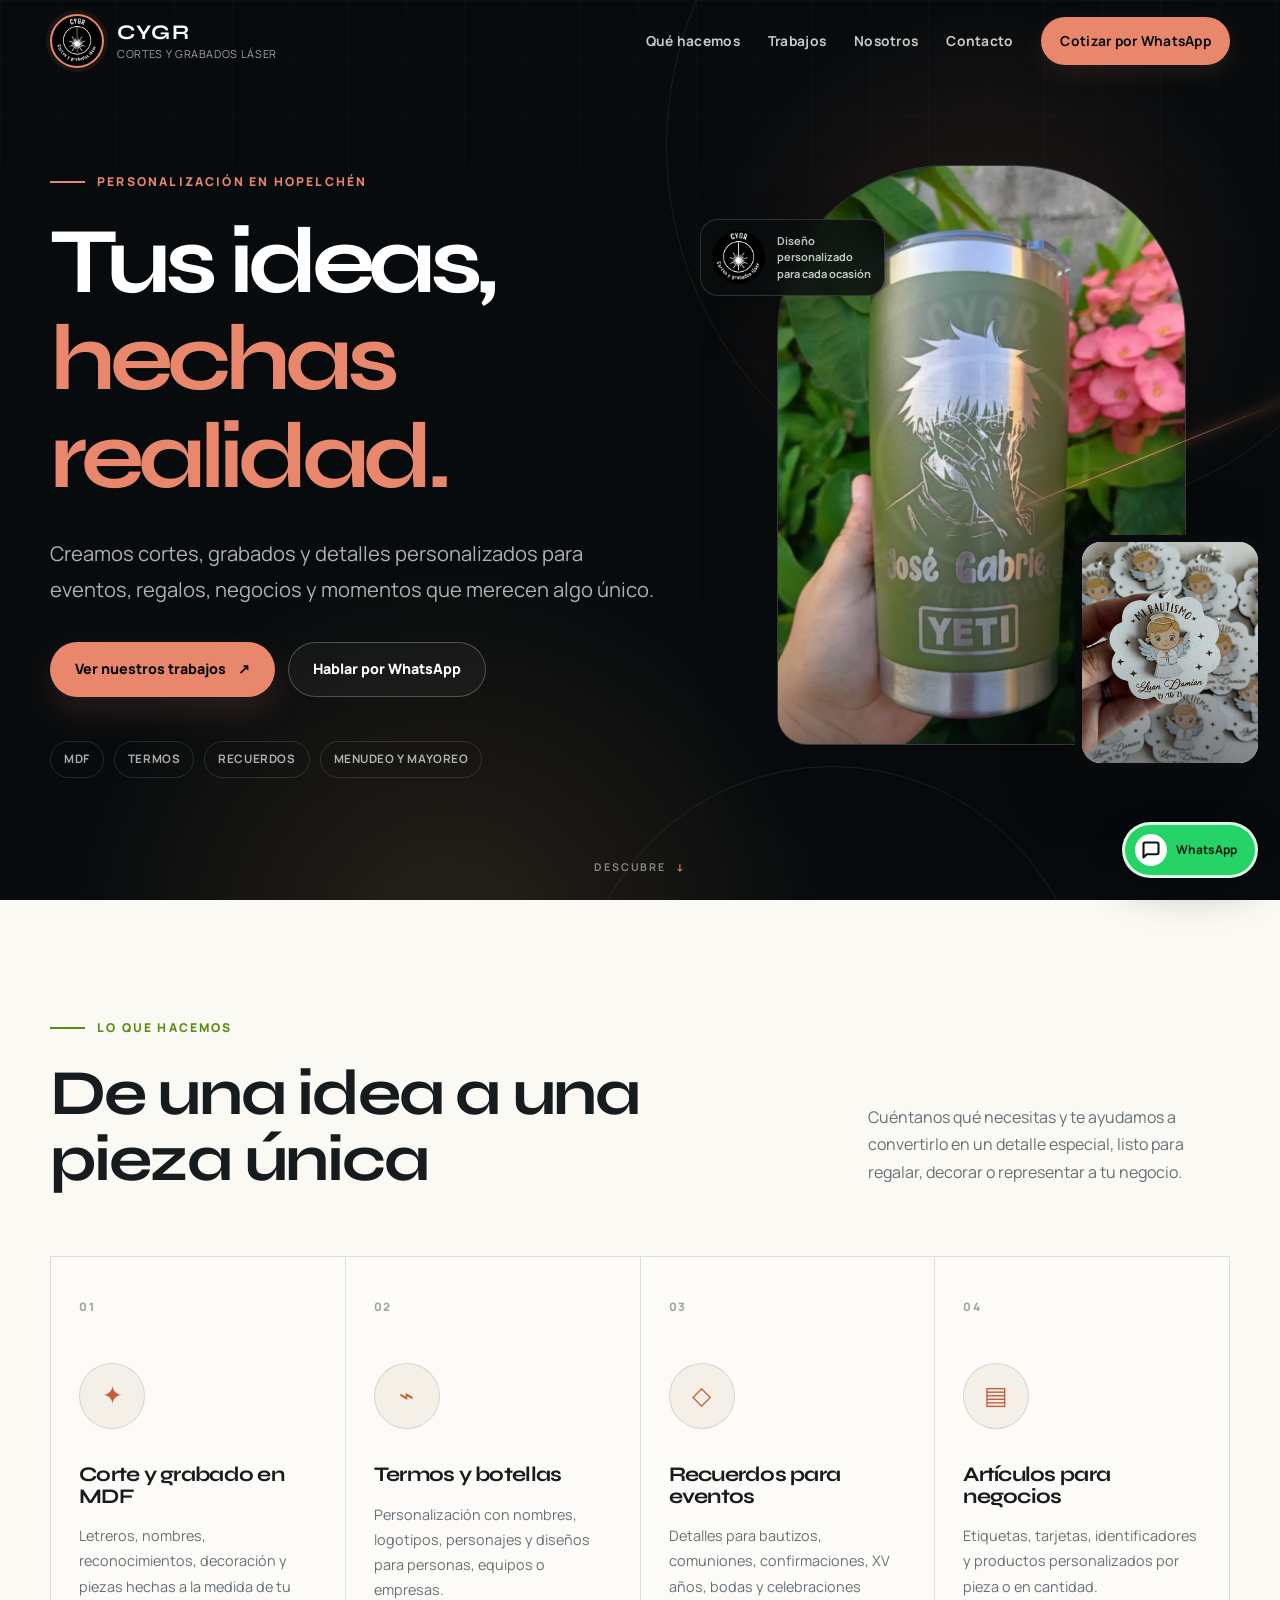
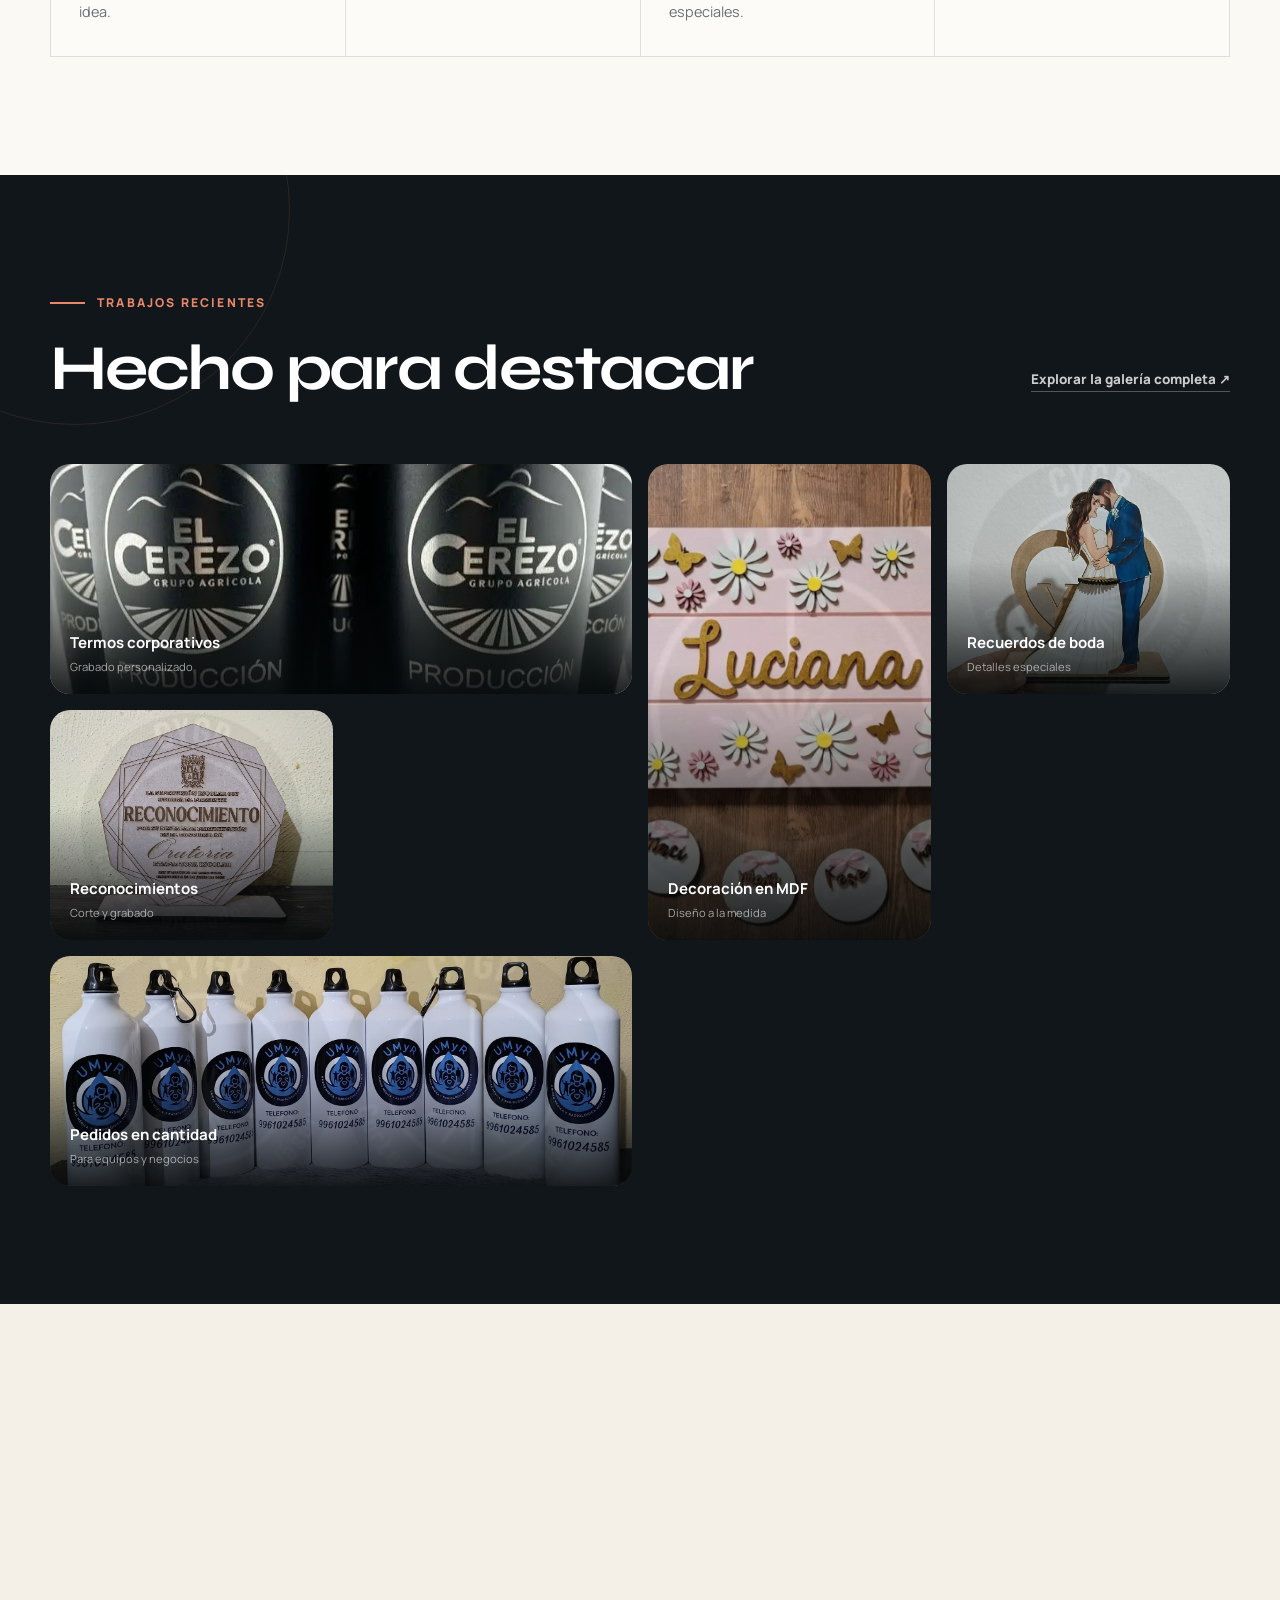
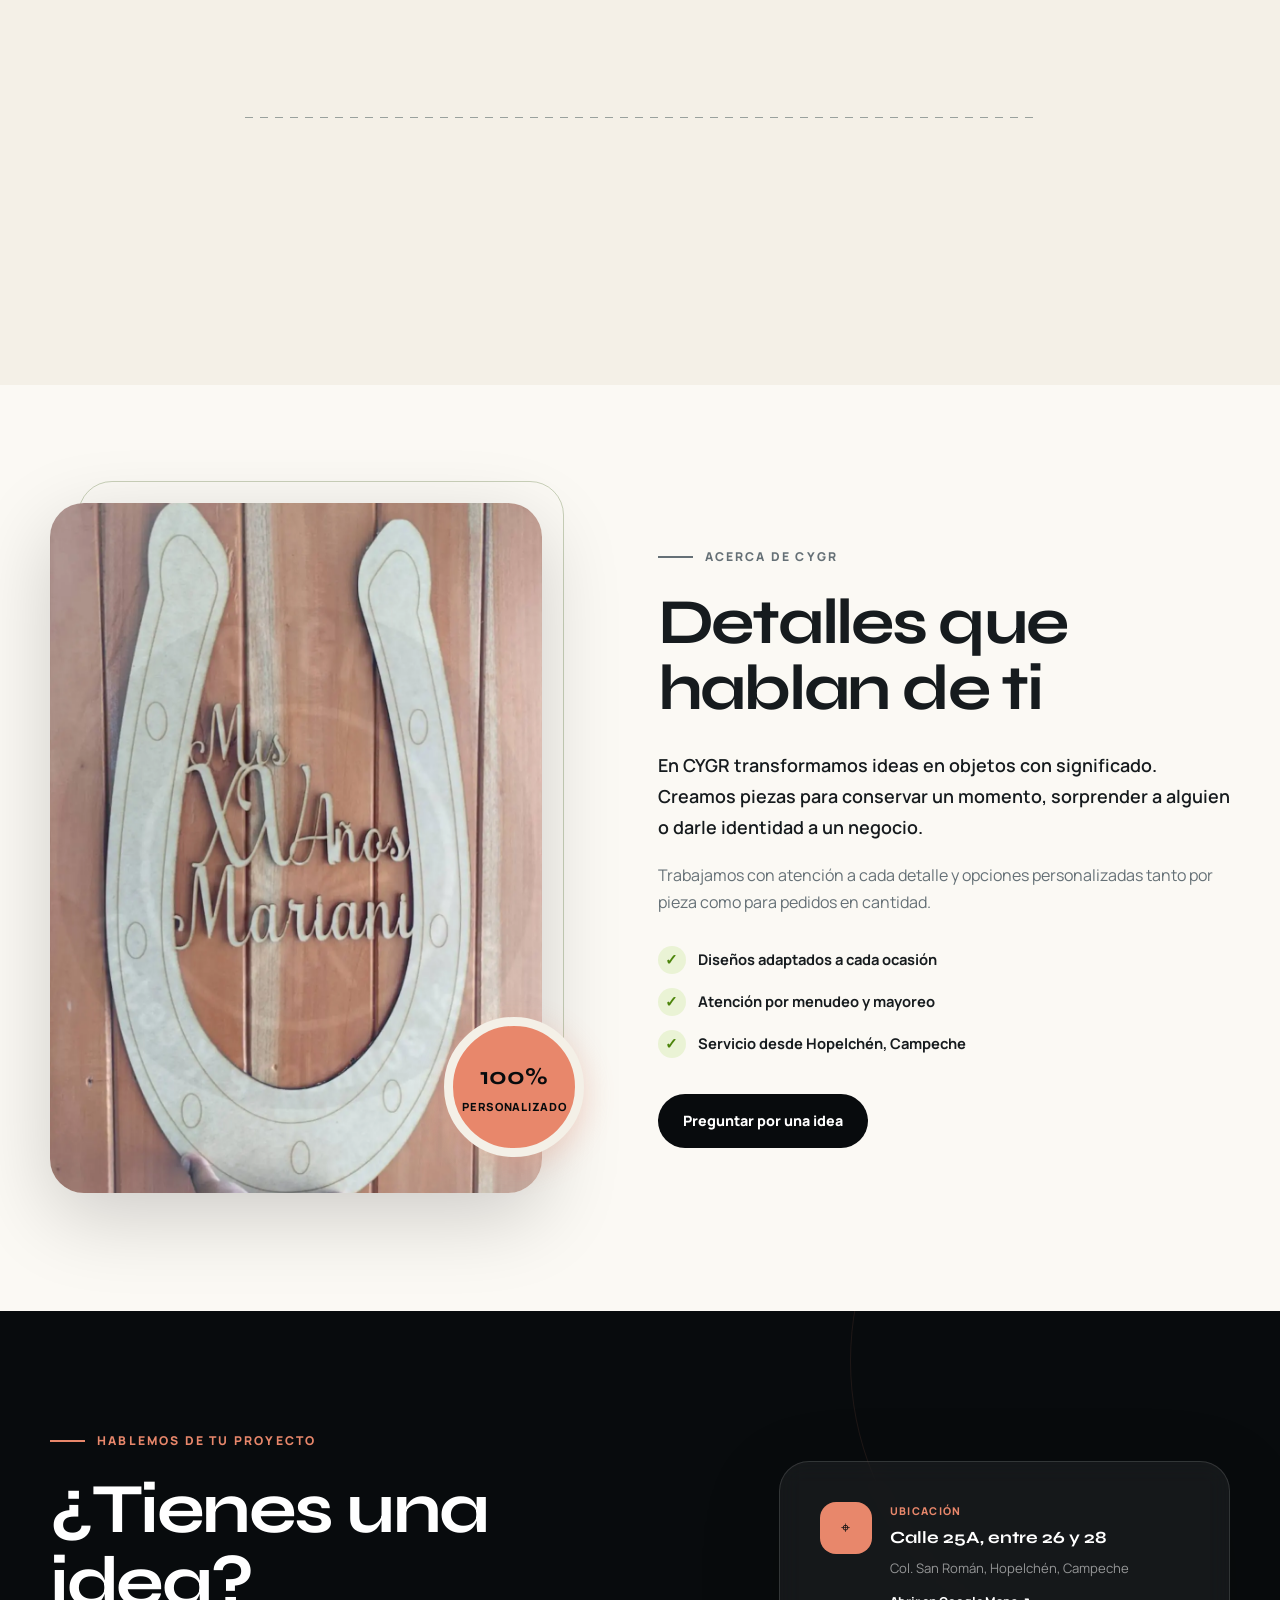
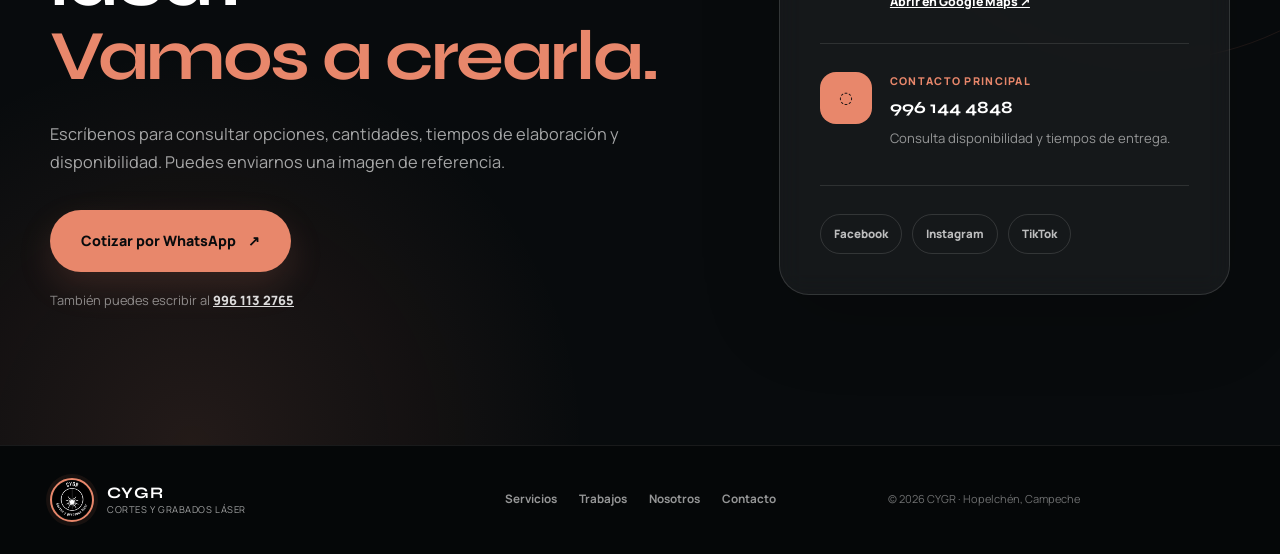
==== commit 16896149: "Add files via upload" ====
--- a/index.html
+++ b/index.html
@@ -285,7 +285,7 @@
   </footer>
 
   <a class="floating-whatsapp" href="https://wa.me/529961444848?text=Hola%20CYGR%2C%20vi%20su%20p%C3%A1gina%20web%20y%20quiero%20cotizar%20un%20trabajo%20personalizado." target="_blank" rel="noopener" aria-label="Contactar a CYGR por WhatsApp">
-    <span aria-hidden="true">✆</span><b>WhatsApp</b>
+    <span aria-hidden="true"><svg width="20" height="20" viewBox="0 0 24 24" fill="none" stroke="currentColor" stroke-width="2.5" stroke-linecap="round" stroke-linejoin="round"><path d="M21 15a2 2 0 0 1-2 2H7l-4 4V5a2 2 0 0 1 2-2h14a2 2 0 0 1 2 2z"/></svg></span><b>WhatsApp</b>
   </a>
 
   <div class="lightbox" id="lightbox" role="dialog" aria-modal="true" aria-label="Vista ampliada del trabajo" aria-hidden="true">
--- a/assets/css/styles.css
+++ b/assets/css/styles.css
@@ -584,6 +584,26 @@
   50% { transform: translateY(5px); }
 }
 
+@keyframes subtleFloat {
+  0%, 100% { transform: translateY(0); }
+  50% { transform: translateY(-6px); }
+}
+
+@keyframes subtlePulse {
+  0%, 100% { box-shadow: 0 14px 38px rgba(0, 0, 0, 0.24); }
+  50% { box-shadow: 0 14px 48px rgba(37, 211, 102, 0.45); }
+}
+
+@keyframes borderGlow {
+  0%, 100% { border-color: rgba(232, 135, 107, 0.15); }
+  50% { border-color: rgba(232, 135, 107, 0.45); }
+}
+
+@keyframes numberPulse {
+  0%, 100% { color: var(--accent); transform: scale(1); }
+  50% { color: var(--accent-deep); transform: scale(1.08); }
+}
+
 .services {
   background: var(--paper);
 }
@@ -650,7 +670,7 @@
   border: 1px solid var(--line);
   border-radius: 50%;
   background: var(--cream);
-  color: #518e0d;
+  color: var(--accent-deep);
   font-family: "Syne", sans-serif;
   font-size: 1.55rem;
   transition: background 0.25s ease, color 0.25s ease, transform 0.25s ease;
@@ -735,6 +755,12 @@
   border-radius: var(--radius-md);
   background: var(--panel-2);
   cursor: zoom-in;
+  transition: box-shadow 0.35s ease;
+}
+
+.showcase-card:hover,
+.showcase-card:focus-visible {
+  box-shadow: 0 0 0 3px rgba(232, 135, 107, 0.35);
 }
 
 .showcase-card-wide {
@@ -848,6 +874,12 @@
   font-family: "Syne", sans-serif;
   font-weight: 800;
   box-shadow: 0 0 0 1px rgba(8, 11, 13, 0.12);
+  transition: transform 0.3s ease, box-shadow 0.3s ease;
+}
+
+.process-step:hover > span {
+  transform: scale(1.08);
+  box-shadow: 0 0 0 1px rgba(8, 11, 13, 0.12), 0 0 24px rgba(232, 135, 107, 0.35);
 }
 
 .process-step h3 {
@@ -900,18 +932,21 @@
 
 .about-badge {
   position: absolute;
-  right: -45px;
-  bottom: 58px;
+  right: -42px;
+  bottom: 36px;
   z-index: 3;
   display: grid;
-  width: 145px;
-  height: 145px;
+  width: 140px;
+  height: 140px;
   place-content: center;
-  border: 9px solid var(--paper);
+  place-items: center;
+  border: 9px solid var(--cream);
   border-radius: 50%;
   background: var(--accent);
   color: var(--ink);
   text-align: center;
+  box-shadow: 0 8px 30px rgba(232, 135, 107, 0.3);
+  animation: subtleFloat 3.5s ease-in-out infinite;
 }
 
 .about-badge strong {
@@ -1050,8 +1085,12 @@
   border-radius: 16px;
   background: var(--accent);
   color: var(--ink);
-  font-size: 1.4rem;
-  font-weight: 800;
+  transition: transform 0.25s ease, box-shadow 0.25s ease;
+}
+
+.contact-item:hover .contact-icon {
+  transform: scale(1.1);
+  box-shadow: 0 0 20px rgba(232, 135, 107, 0.4);
 }
 
 .contact-item small {
@@ -1176,6 +1215,7 @@
   font-size: 0.75rem;
   text-decoration: none;
   transition: transform 0.2s ease;
+  animation: subtlePulse 3s ease-in-out infinite;
 }
 
 .floating-whatsapp:hover,
@@ -2071,6 +2111,125 @@
   }
 }
 
+@media (max-width: 400px) {
+  .hero {
+    padding: 114px 0 58px;
+  }
+
+  .hero h1 {
+    font-size: clamp(2.6rem, 16vw, 3.8rem);
+  }
+
+  .hero-visual {
+    min-height: 380px;
+  }
+
+  .hero-image-main {
+    inset: 0 8px 24px;
+    border-radius: 100px 100px 18px 18px;
+  }
+
+  .hero-image-small {
+    display: none;
+  }
+
+  .hero-logo-stamp {
+    top: 20px;
+    left: -4px;
+    width: 140px;
+    padding: 10px 14px;
+  }
+
+  .hero-logo-stamp img {
+    width: 38px;
+    height: 38px;
+  }
+
+  .hero-logo-stamp span {
+    font-size: 0.58rem;
+  }
+
+  .hero-logo-stamp span br {
+    display: none;
+  }
+
+  .hero-points {
+    gap: 5px;
+  }
+
+  .hero-points li {
+    padding: 5px 8px;
+    font-size: 0.58rem;
+  }
+
+  .section {
+    padding: 56px 0;
+  }
+
+  h2 {
+    font-size: clamp(1.8rem, 10vw, 2.5rem);
+  }
+
+  .process-grid {
+    gap: 32px;
+  }
+
+  .process-step {
+    padding: 0 16px 18px;
+  }
+
+  .process-step h3 {
+    font-size: 1.1rem;
+  }
+
+  .about-media img {
+    max-height: 350px;
+  }
+
+  .about-badge {
+    right: -14px;
+    bottom: 18px;
+    width: 90px;
+    height: 90px;
+    border-width: 5px;
+  }
+
+  .about-badge strong {
+    font-size: 1rem;
+  }
+
+  .about-badge span {
+    font-size: 0.5rem;
+  }
+
+  .contact-card {
+    padding: 20px 15px;
+  }
+
+  .contact-item {
+    grid-template-columns: 36px 1fr;
+    gap: 10px;
+  }
+
+  .contact-icon {
+    width: 36px;
+    height: 36px;
+    border-radius: 10px;
+  }
+
+  .floating-whatsapp {
+    right: 10px;
+    bottom: 10px;
+    min-width: 48px;
+    padding: 6px;
+  }
+
+  .floating-whatsapp span {
+    width: 28px;
+    height: 28px;
+  }
+}
+
 @media (prefers-reduced-motion: reduce) {
   html {
     scroll-behavior: auto;
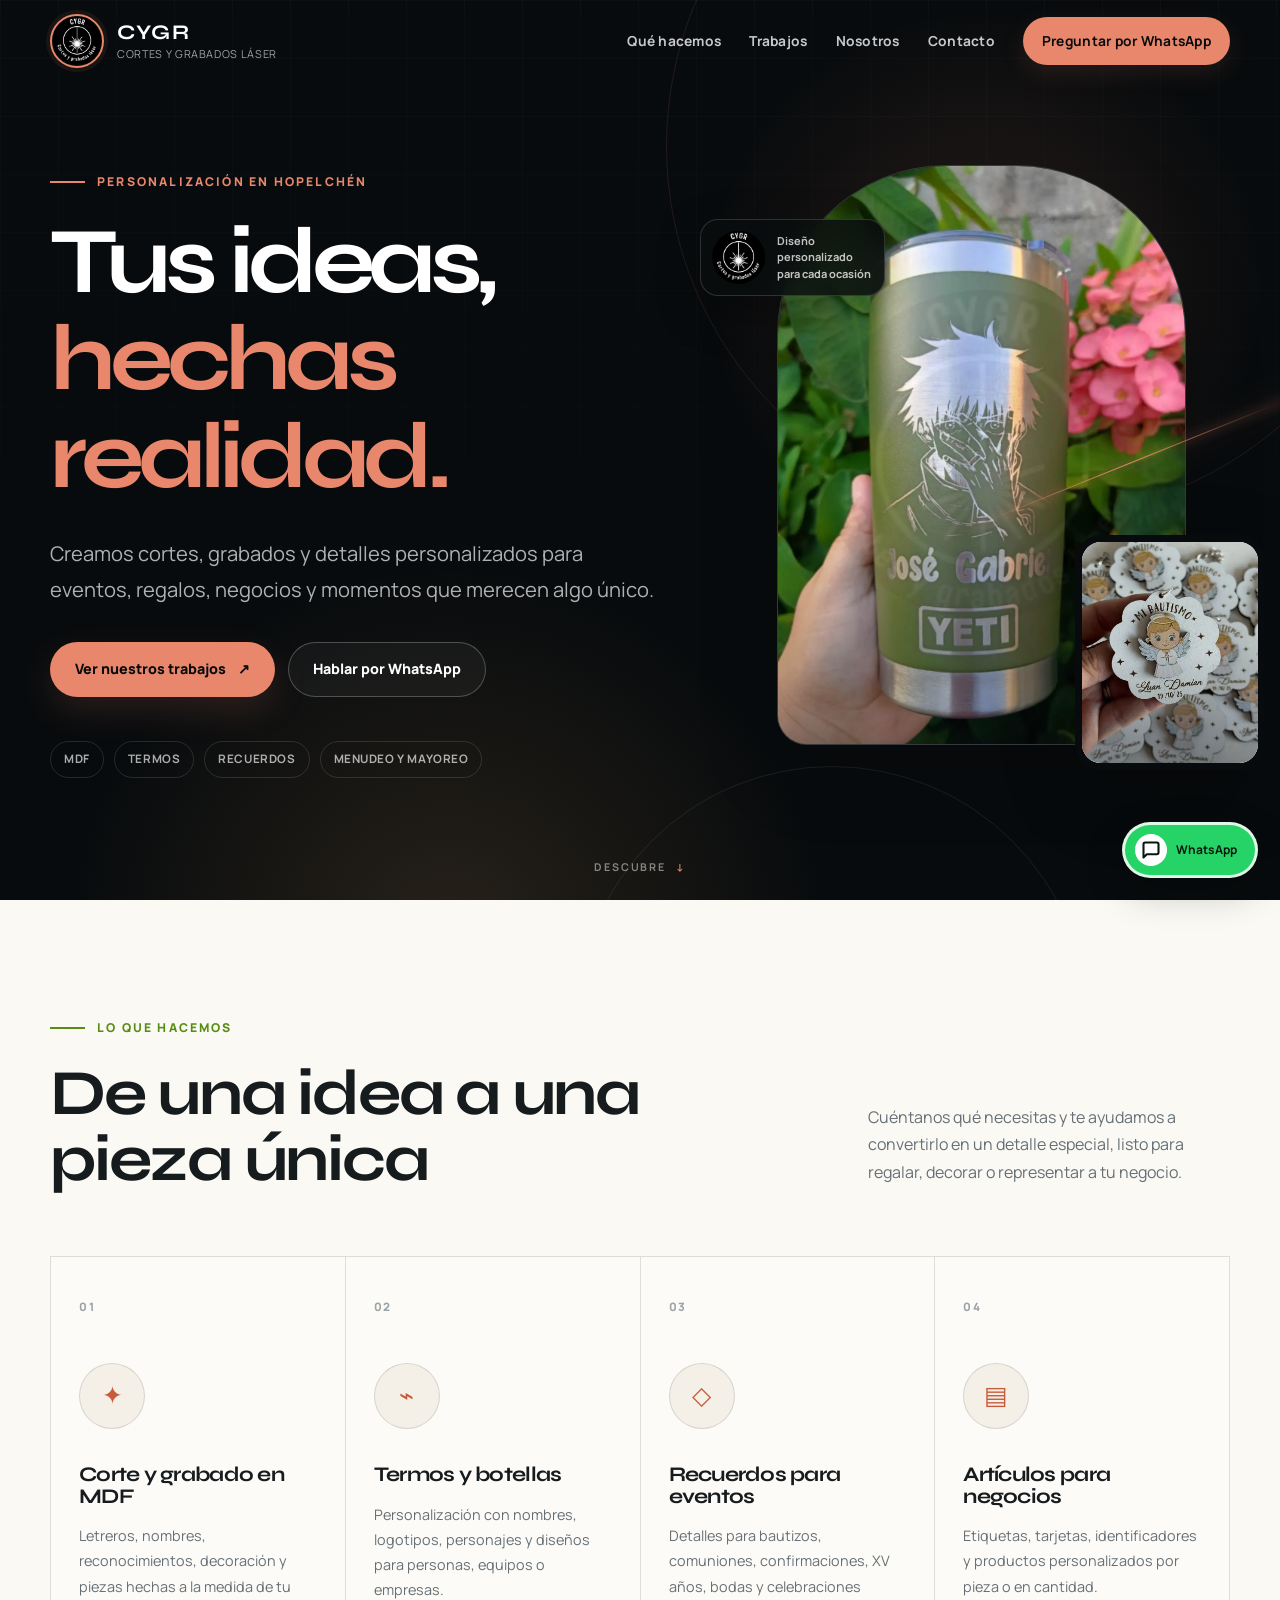
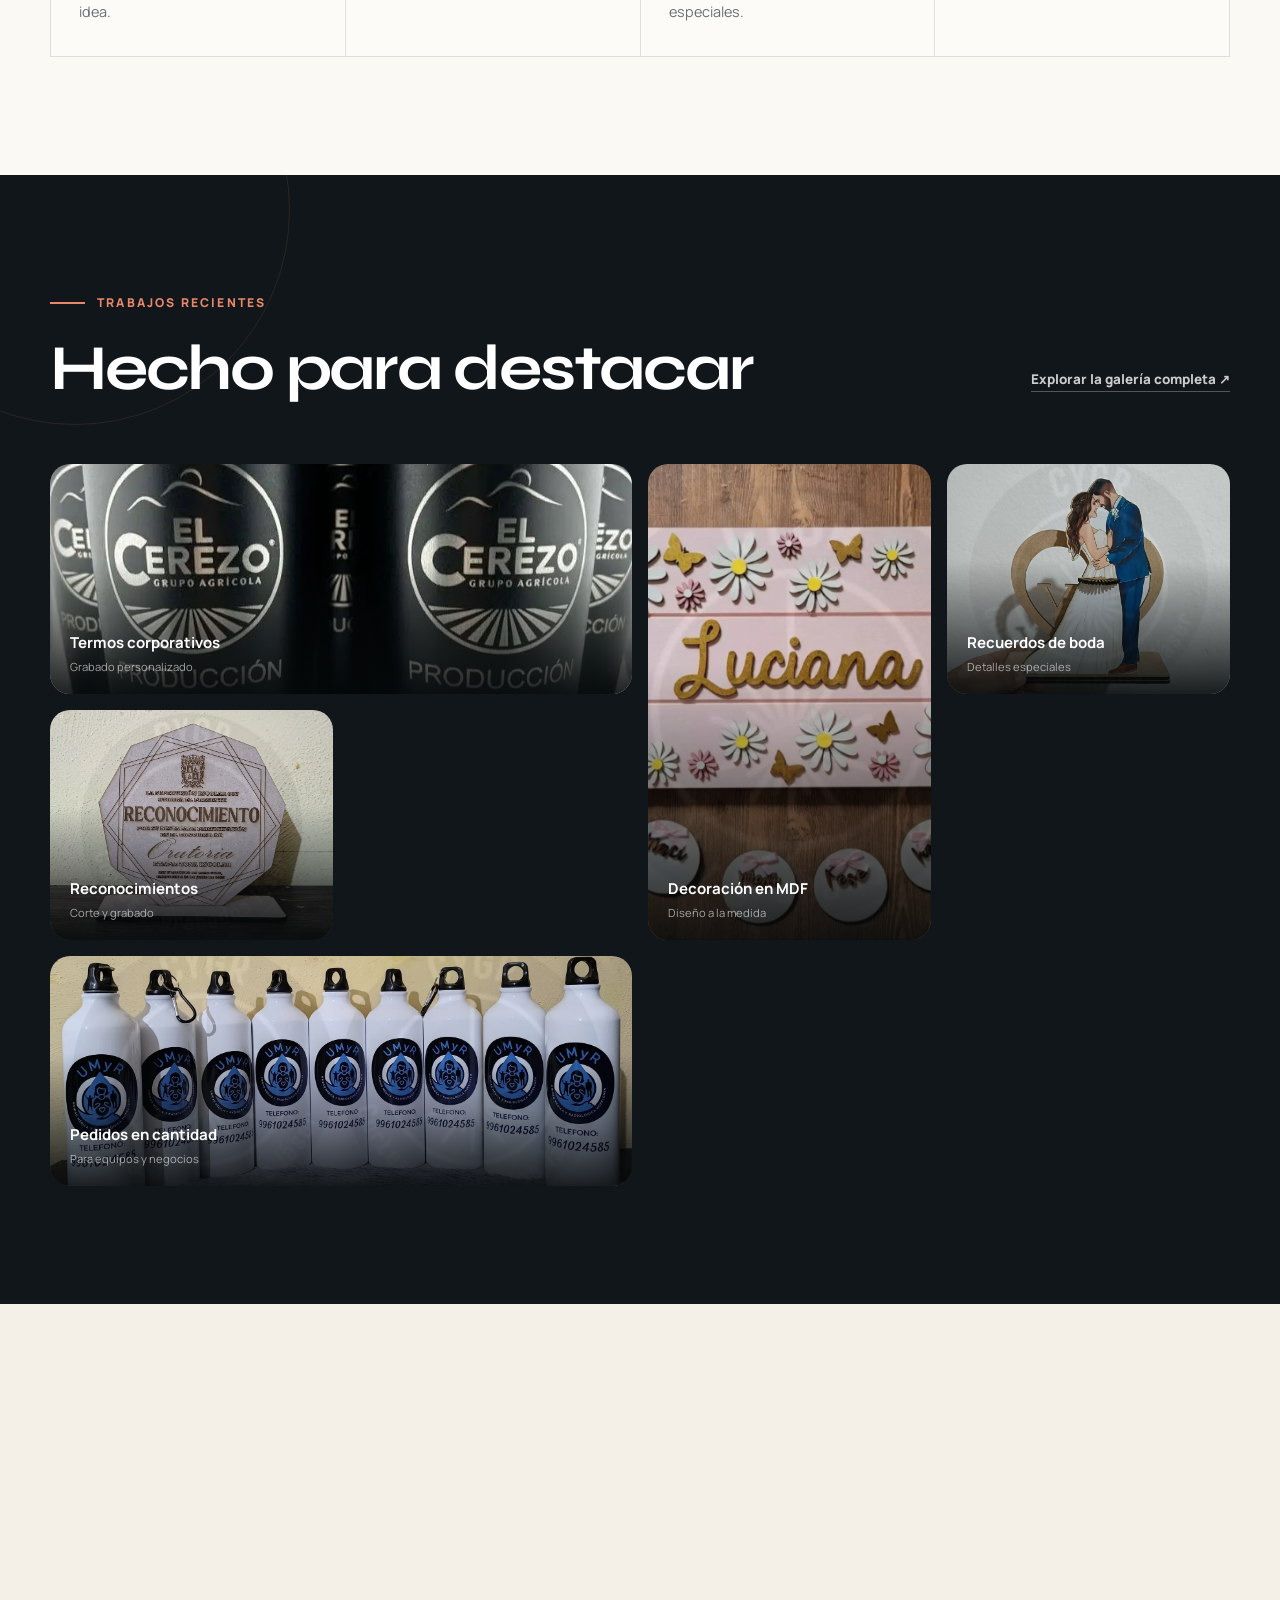
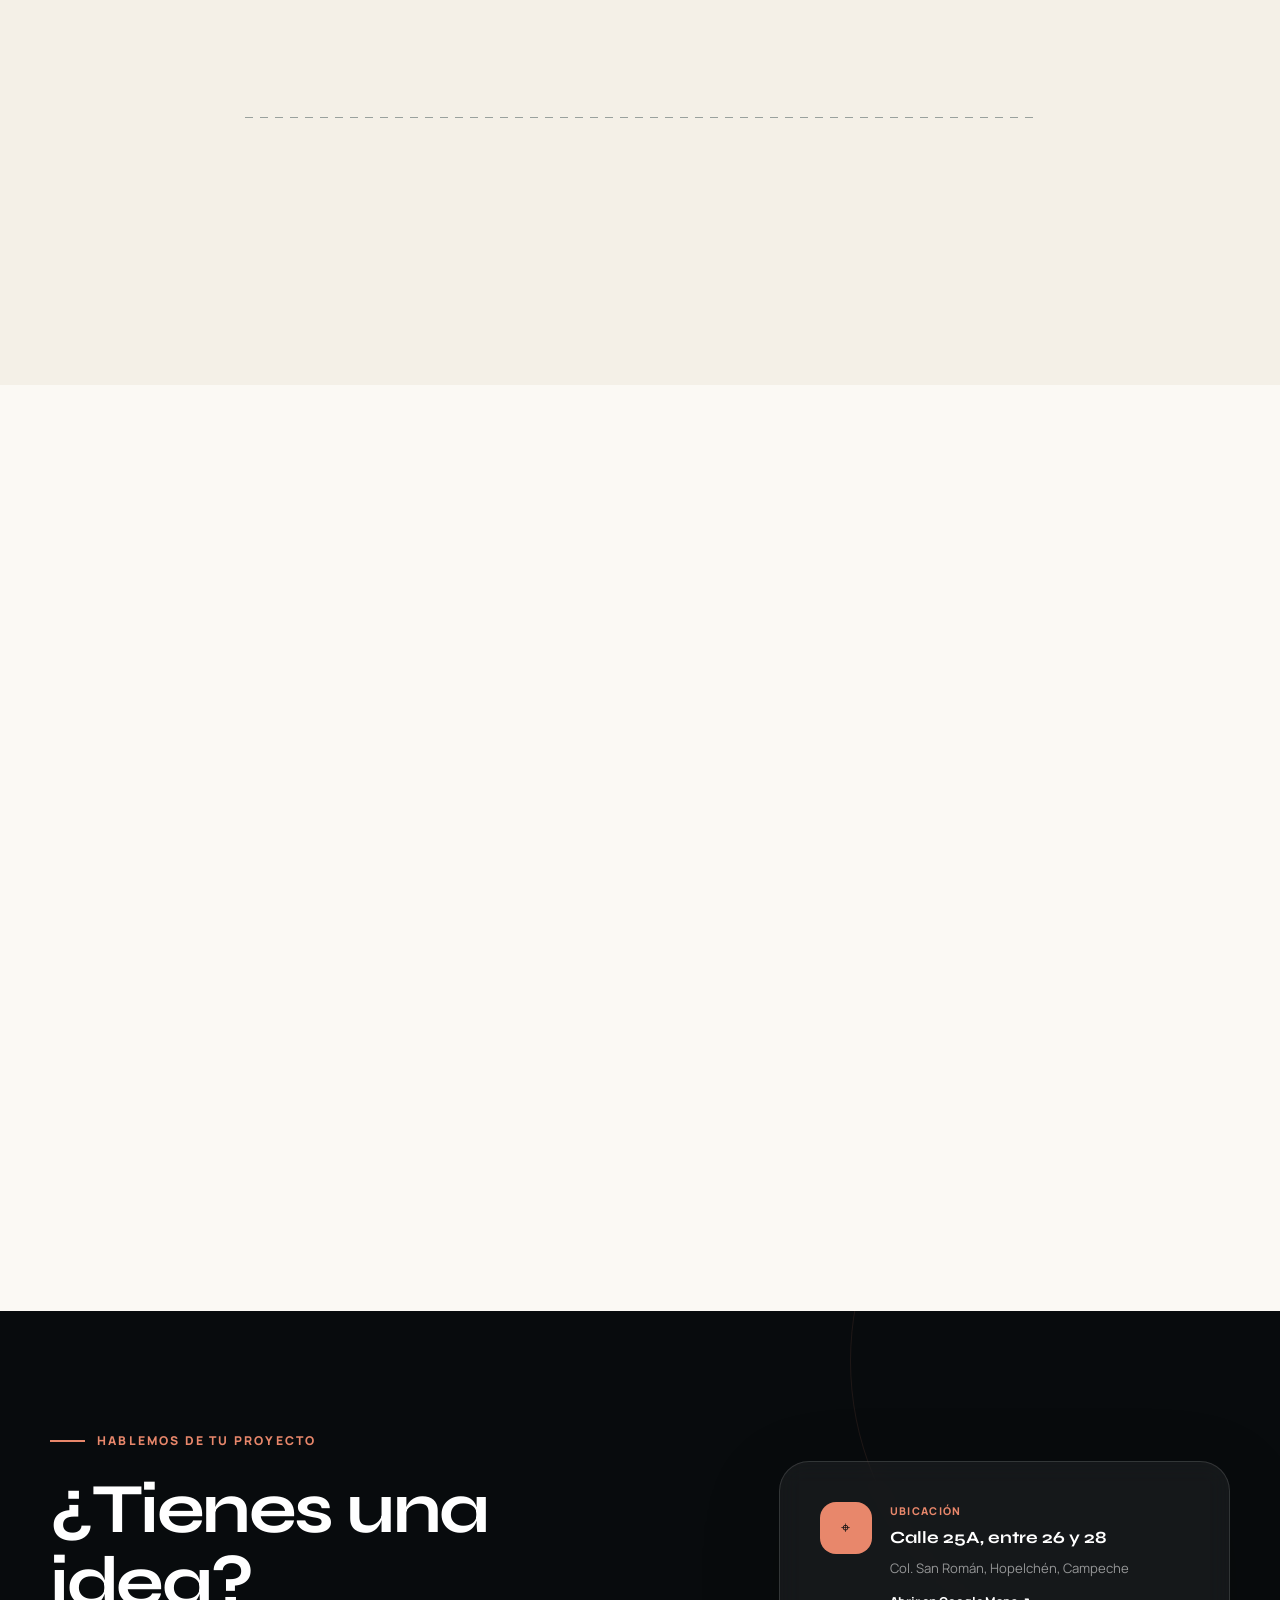
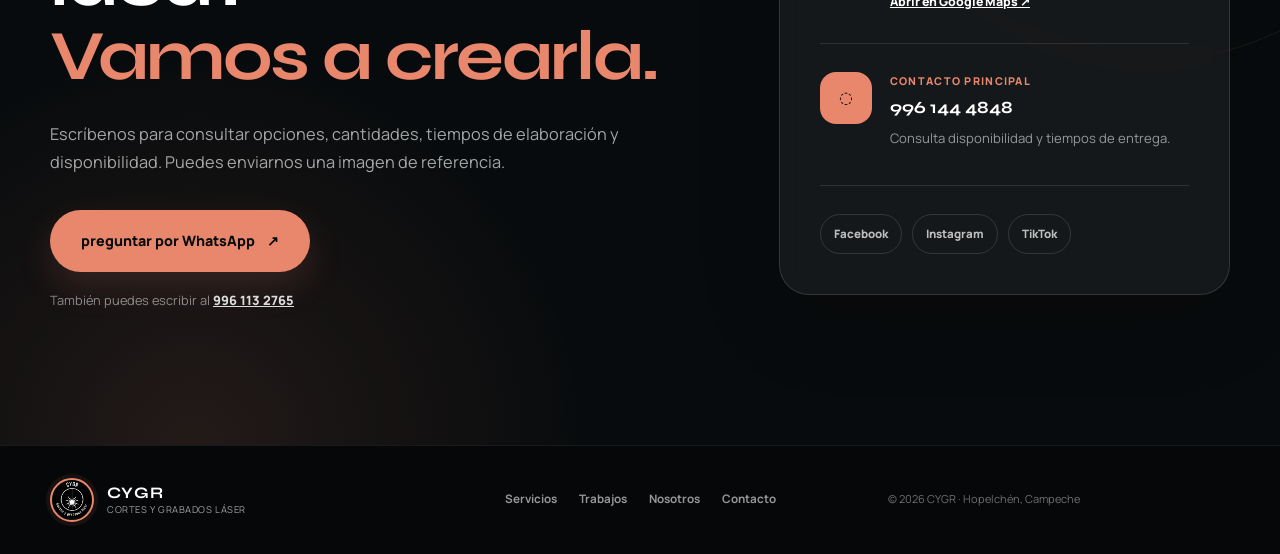
==== commit fe7b86a4: "Add files via upload" ====
--- a/index.html
+++ b/index.html
@@ -59,7 +59,7 @@
         <a href="menu.html">Trabajos</a>
         <a href="#nosotros">Nosotros</a>
         <a href="#contacto">Contacto</a>
-        <a class="nav-cta" href="https://wa.me/529961444848?text=Hola%20CYGR%2C%20vi%20su%20p%C3%A1gina%20web%20y%20quiero%20cotizar%20un%20trabajo%20personalizado." target="_blank" rel="noopener">Cotizar por WhatsApp</a>
+        <a class="nav-cta" href="https://wa.me/529961444848?text=Hola%20CYGR%2C%20vi%20su%20p%C3%A1gina%20web%20y%20quiero%20preguntar%20un%20trabajo%20personalizado." target="_blank" rel="noopener">Preguntar por WhatsApp</a>
       </nav>
     </div>
   </header>
@@ -75,7 +75,7 @@
 
           <div class="hero-actions">
             <a class="btn btn-primary" href="menu.html">Ver nuestros trabajos <span aria-hidden="true">↗</span></a>
-            <a class="btn btn-ghost" href="https://wa.me/529961444848?text=Hola%20CYGR%2C%20vi%20su%20p%C3%A1gina%20web%20y%20quiero%20cotizar%20un%20trabajo%20personalizado." target="_blank" rel="noopener">Hablar por WhatsApp</a>
+            <a class="btn btn-ghost" href="https://wa.me/529961444848?text=Hola%20CYGR%2C%20vi%20su%20p%C3%A1gina%20web%20y%20quiero%20preguntar%20un%20trabajo%20personalizado." target="_blank" rel="noopener">Hablar por WhatsApp</a>
           </div>
 
           <ul class="hero-points" aria-label="Servicios destacados">
@@ -236,7 +236,7 @@
           <p class="eyebrow"><span></span> Hablemos de tu proyecto</p>
           <h2>¿Tienes una idea?<br><em>Vamos a crearla.</em></h2>
           <p>Escríbenos para consultar opciones, cantidades, tiempos de elaboración y disponibilidad. Puedes enviarnos una imagen de referencia.</p>
-          <a class="btn btn-primary btn-large" href="https://wa.me/529961444848?text=Hola%20CYGR%2C%20vi%20su%20p%C3%A1gina%20web%20y%20quiero%20cotizar%20un%20trabajo%20personalizado." target="_blank" rel="noopener">Cotizar por WhatsApp <span aria-hidden="true">↗</span></a>
+          <a class="btn btn-primary btn-large" href="https://wa.me/529961444848?text=Hola%20CYGR%2C%20vi%20su%20p%C3%A1gina%20web%20y%20quiero%20preguntar%20un%20trabajo%20personalizado." target="_blank" rel="noopener">preguntar por WhatsApp <span aria-hidden="true">↗</span></a>
           <p class="alternate-number">También puedes escribir al <a href="https://wa.me/529961132765?text=Hola%20CYGR%2C%20quiero%20solicitar%20informaci%C3%B3n." target="_blank" rel="noopener">996 113 2765</a></p>
         </div>
 
@@ -284,7 +284,7 @@
     </div>
   </footer>
 
-  <a class="floating-whatsapp" href="https://wa.me/529961444848?text=Hola%20CYGR%2C%20vi%20su%20p%C3%A1gina%20web%20y%20quiero%20cotizar%20un%20trabajo%20personalizado." target="_blank" rel="noopener" aria-label="Contactar a CYGR por WhatsApp">
+  <a class="floating-whatsapp" href="https://wa.me/529961444848?text=Hola%20CYGR%2C%20vi%20su%20p%C3%A1gina%20web%20y%20quiero%20preguntar%20un%20trabajo%20personalizado." target="_blank" rel="noopener" aria-label="Contactar a CYGR por WhatsApp">
     <span aria-hidden="true"><svg width="20" height="20" viewBox="0 0 24 24" fill="none" stroke="currentColor" stroke-width="2.5" stroke-linecap="round" stroke-linejoin="round"><path d="M21 15a2 2 0 0 1-2 2H7l-4 4V5a2 2 0 0 1 2-2h14a2 2 0 0 1 2 2z"/></svg></span><b>WhatsApp</b>
   </a>
 
